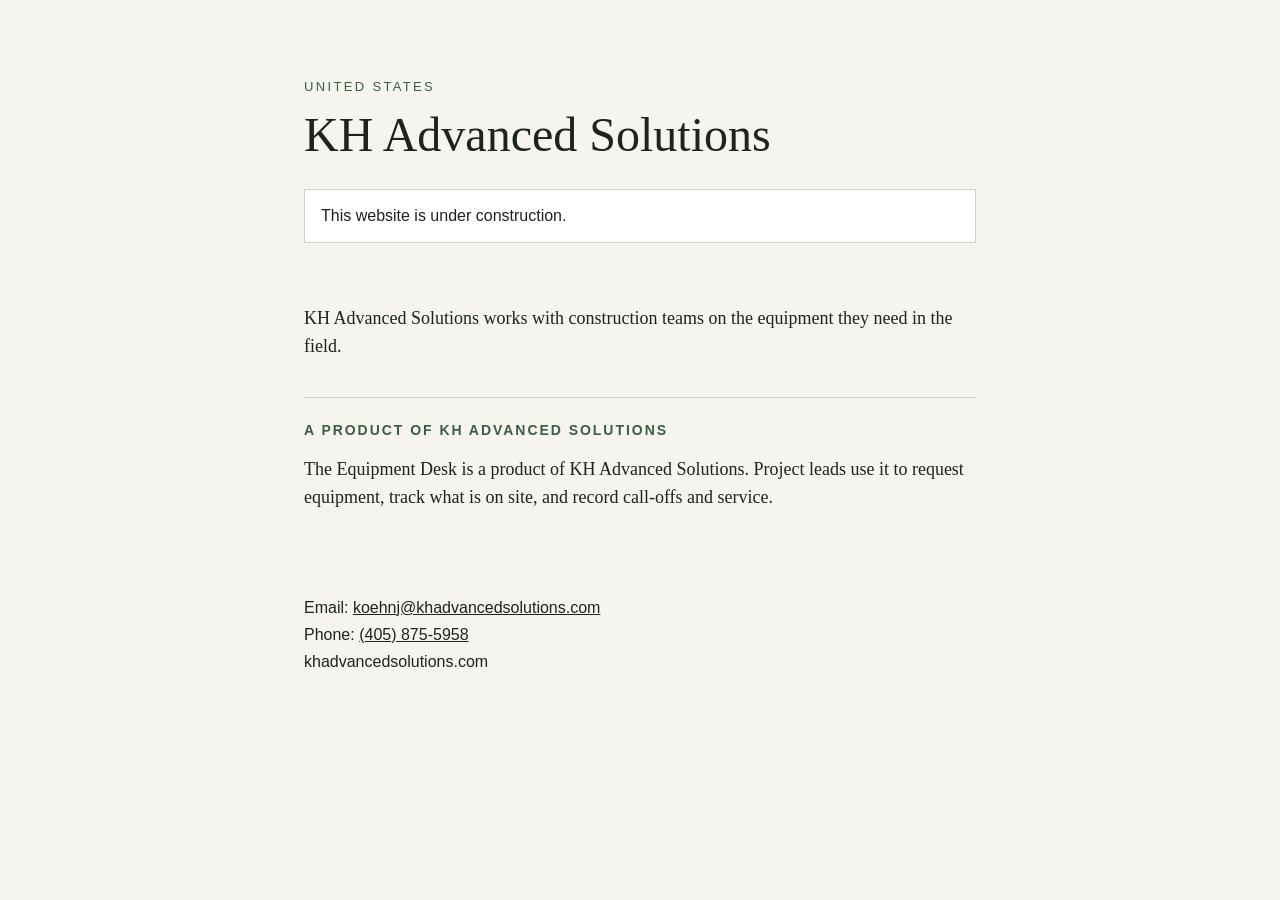
==== index.html @ 2cbbcbab "Note that the company site is under construction" ====
<!doctype html>
<html lang="en">
<head>
  <meta charset="utf-8" />
  <meta name="viewport" content="width=device-width, initial-scale=1" />
  <title>KH Advanced Solutions</title>
  <meta name="description" content="KH Advanced Solutions. This site is under construction. The Equipment Desk is a product of KH Advanced Solutions." />
  <style>
    :root { color-scheme: light; }
    * { box-sizing: border-box; }
    body {
      margin: 0;
      font-family: Georgia, "Times New Roman", serif;
      color: #1c241c;
      background: #f6f4ef;
    }
    header, main, footer { max-width: 720px; margin: 0 auto; padding: 0 24px; }
    header { padding-top: 64px; }
    .mark {
      letter-spacing: 0.18em;
      text-transform: uppercase;
      font-family: "Gill Sans", "Trebuchet MS", sans-serif;
      font-size: 13px;
      color: #3d5c45;
    }
    h1 {
      font-size: 48px;
      line-height: 1.05;
      font-weight: 500;
      margin: 12px 0 0;
    }
    .notice {
      margin-top: 28px;
      padding: 14px 16px;
      border: 1px solid #d9d3c7;
      background: #fff;
      font-family: "Gill Sans", "Trebuchet MS", sans-serif;
      font-size: 16px;
    }
    main { padding: 28px 24px 64px; }
    p { font-size: 18px; line-height: 1.55; }
    .product {
      margin-top: 36px;
      padding-top: 24px;
      border-top: 1px solid #d9d3c7;
    }
    h2 {
      font-family: "Gill Sans", "Trebuchet MS", sans-serif;
      font-size: 14px;
      letter-spacing: 0.14em;
      text-transform: uppercase;
      font-weight: 600;
      margin: 0 0 8px;
      color: #3d5c45;
    }
    footer {
      padding-bottom: 48px;
      font-family: "Gill Sans", "Trebuchet MS", sans-serif;
      font-size: 16px;
      line-height: 1.7;
    }
    a { color: inherit; }
  </style>
</head>
<body>
  <header>
    <p class="mark">United States</p>
    <h1>KH Advanced Solutions</h1>
    <p class="notice">This website is under construction.</p>
  </header>
  <main>
    <p>
      KH Advanced Solutions works with construction teams on the equipment they need in the field.
    </p>
    <section class="product">
      <h2>A product of KH Advanced Solutions</h2>
      <p>
        The Equipment Desk is a product of KH Advanced Solutions. Project leads use it to request equipment,
        track what is on site, and record call-offs and service.
      </p>
    </section>
  </main>
  <footer>
    <div>Email: <a href="mailto:koehnj@khadvancedsolutions.com">koehnj@khadvancedsolutions.com</a></div>
    <div>Phone: <a href="tel:+14058755958">(405) 875-5958</a></div>
    <div>khadvancedsolutions.com</div>
  </footer>
</body>
</html>
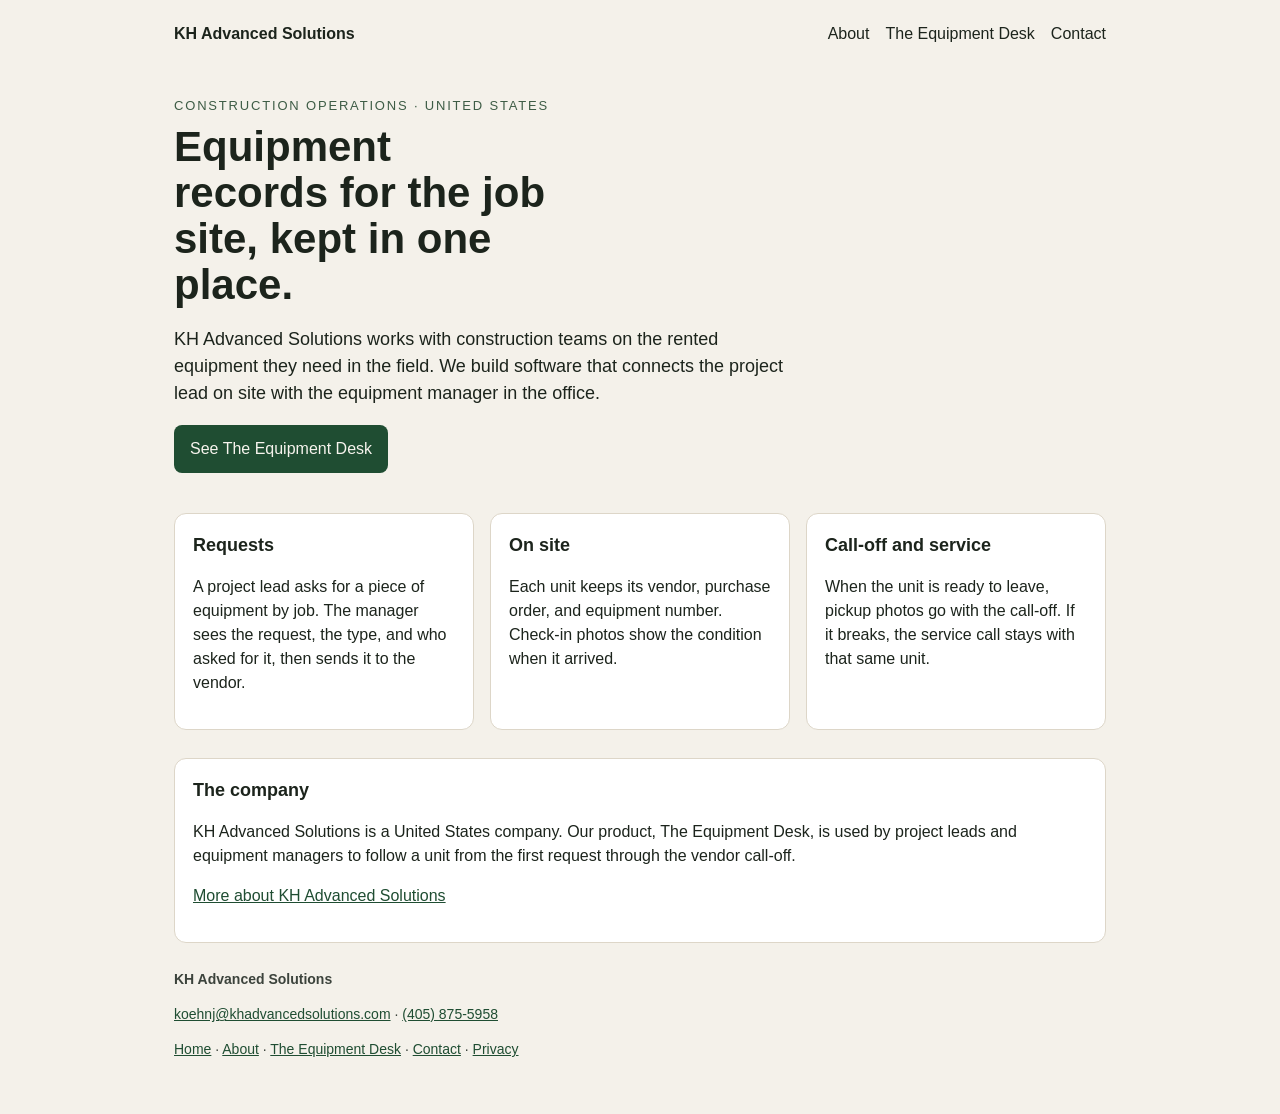
==== commit 8789e8cd: "Replace the under-construction page with a full company site for Apple enrollment." ====
--- a/index.html
+++ b/index.html
@@ -4,86 +4,36 @@
   <meta charset="utf-8" />
   <meta name="viewport" content="width=device-width, initial-scale=1" />
   <title>KH Advanced Solutions</title>
-  <meta name="description" content="KH Advanced Solutions. This site is under construction. The Equipment Desk is a product of KH Advanced Solutions." />
-  <style>
-    :root { color-scheme: light; }
-    * { box-sizing: border-box; }
-    body {
-      margin: 0;
-      font-family: Georgia, "Times New Roman", serif;
-      color: #1c241c;
-      background: #f6f4ef;
-    }
-    header, main, footer { max-width: 720px; margin: 0 auto; padding: 0 24px; }
-    header { padding-top: 64px; }
-    .mark {
-      letter-spacing: 0.18em;
-      text-transform: uppercase;
-      font-family: "Gill Sans", "Trebuchet MS", sans-serif;
-      font-size: 13px;
-      color: #3d5c45;
-    }
-    h1 {
-      font-size: 48px;
-      line-height: 1.05;
-      font-weight: 500;
-      margin: 12px 0 0;
-    }
-    .notice {
-      margin-top: 28px;
-      padding: 14px 16px;
-      border: 1px solid #d9d3c7;
-      background: #fff;
-      font-family: "Gill Sans", "Trebuchet MS", sans-serif;
-      font-size: 16px;
-    }
-    main { padding: 28px 24px 64px; }
-    p { font-size: 18px; line-height: 1.55; }
-    .product {
-      margin-top: 36px;
-      padding-top: 24px;
-      border-top: 1px solid #d9d3c7;
-    }
-    h2 {
-      font-family: "Gill Sans", "Trebuchet MS", sans-serif;
-      font-size: 14px;
-      letter-spacing: 0.14em;
-      text-transform: uppercase;
-      font-weight: 600;
-      margin: 0 0 8px;
-      color: #3d5c45;
-    }
-    footer {
-      padding-bottom: 48px;
-      font-family: "Gill Sans", "Trebuchet MS", sans-serif;
-      font-size: 16px;
-      line-height: 1.7;
-    }
-    a { color: inherit; }
-  </style>
+  <meta name="description" content="KH Advanced Solutions builds The Equipment Desk, a tool construction teams use to request equipment, track what is on site, and record call-offs and service." />
+  <link rel="stylesheet" href="/styles.css" />
 </head>
 <body>
-  <header>
-    <p class="mark">United States</p>
-    <h1>KH Advanced Solutions</h1>
-    <p class="notice">This website is under construction.</p>
+  <header class="top">
+    <a class="brand" href="/">KH Advanced Solutions</a>
+    <nav>
+      <a href="/about">About</a>
+      <a href="/equipment-desk">The Equipment Desk</a>
+      <a href="/contact">Contact</a>
+    </nav>
   </header>
   <main>
-    <p>
-      KH Advanced Solutions works with construction teams on the equipment they need in the field.
-    </p>
-    <section class="product">
-      <h2>A product of KH Advanced Solutions</h2>
-      <p>
-        The Equipment Desk is a product of KH Advanced Solutions. Project leads use it to request equipment,
-        track what is on site, and record call-offs and service.
-      </p>
+    <section class="hero">
+      <p class="eyebrow">Construction operations · United States</p>
+      <h1>Equipment records for the job site, kept in one place.</h1>
+      <p class="lede">KH Advanced Solutions works with construction teams on the rented equipment they need in the field. We build software that connects the project lead on site with the equipment manager in the office.</p>
+      <p><a class="button" href="/equipment-desk">See The Equipment Desk</a></p>
     </section>
+    <section class="grid">
+      <article><h2>Requests</h2><p>A project lead asks for a piece of equipment by job. The manager sees the request, the type, and who asked for it, then sends it to the vendor.</p></article>
+      <article><h2>On site</h2><p>Each unit keeps its vendor, purchase order, and equipment number. Check-in photos show the condition when it arrived.</p></article>
+      <article><h2>Call-off and service</h2><p>When the unit is ready to leave, pickup photos go with the call-off. If it breaks, the service call stays with that same unit.</p></article>
+    </section>
+    <section class="panel"><h2>The company</h2><p>KH Advanced Solutions is a United States company. Our product, The Equipment Desk, is used by project leads and equipment managers to follow a unit from the first request through the vendor call-off.</p><p><a href="/about">More about KH Advanced Solutions</a></p></section>
   </main>
   <footer>
-    <div>Email: <a href="mailto:koehnj@khadvancedsolutions.com">koehnj@khadvancedsolutions.com</a></div>
-    <div>Phone: <a href="tel:+14058755958">(405) 875-5958</a></div>
-    <div>khadvancedsolutions.com</div>
+    <p><strong>KH Advanced Solutions</strong></p>
+    <p><a href="mailto:koehnj@khadvancedsolutions.com">koehnj@khadvancedsolutions.com</a> · <a href="tel:+14058755958">(405) 875-5958</a></p>
+    <p><a href="/">Home</a> · <a href="/about">About</a> · <a href="/equipment-desk">The Equipment Desk</a> · <a href="/contact">Contact</a> · <a href="/privacy">Privacy</a></p>
   </footer>
 </body>
 </html>
--- a/styles.css
+++ b/styles.css
@@ -0,0 +1,22 @@
+:root { color-scheme: light; }
+* { box-sizing: border-box; }
+body { margin: 0; font-family: "Segoe UI", "Gill Sans", "Trebuchet MS", sans-serif; color: #1c241c; background: #f4f1ea; line-height: 1.5; }
+a { color: #1f4d32; }
+.top, main, footer { max-width: 980px; margin: 0 auto; padding-left: 24px; padding-right: 24px; }
+.top { display: flex; justify-content: space-between; align-items: center; gap: 16px; padding-top: 22px; padding-bottom: 22px; }
+.brand { color: #1c241c; font-weight: 700; text-decoration: none; }
+nav { display: flex; flex-wrap: wrap; gap: 16px; }
+nav a { color: #1c241c; text-decoration: none; }
+nav a[aria-current="page"] { text-decoration: underline; }
+.hero { padding: 28px 0 12px; }
+.eyebrow { margin: 0 0 8px; color: #3d5c45; font-size: 13px; letter-spacing: 0.14em; text-transform: uppercase; }
+h1 { font-size: 42px; line-height: 1.1; font-weight: 650; margin: 0; max-width: 16ch; }
+.lede { font-size: 18px; max-width: 62ch; }
+.button { display: inline-block; background: #1f4d32; color: #f7f4ee; text-decoration: none; padding: 12px 16px; border-radius: 8px; }
+.grid { display: grid; grid-template-columns: repeat(3, 1fr); gap: 16px; padding: 12px 0 28px; }
+article, .panel { background: #fff; border: 1px solid #ddd6c8; border-radius: 12px; padding: 18px; }
+h2 { margin: 0 0 8px; font-size: 18px; }
+.prose { max-width: 68ch; padding-bottom: 24px; }
+.prose h2 { margin-top: 28px; }
+footer { padding-top: 12px; padding-bottom: 40px; color: #3c433c; font-size: 14px; }
+@media (max-width: 800px) { h1 { font-size: 34px; } .grid { grid-template-columns: 1fr; } .top { align-items: flex-start; flex-direction: column; } }
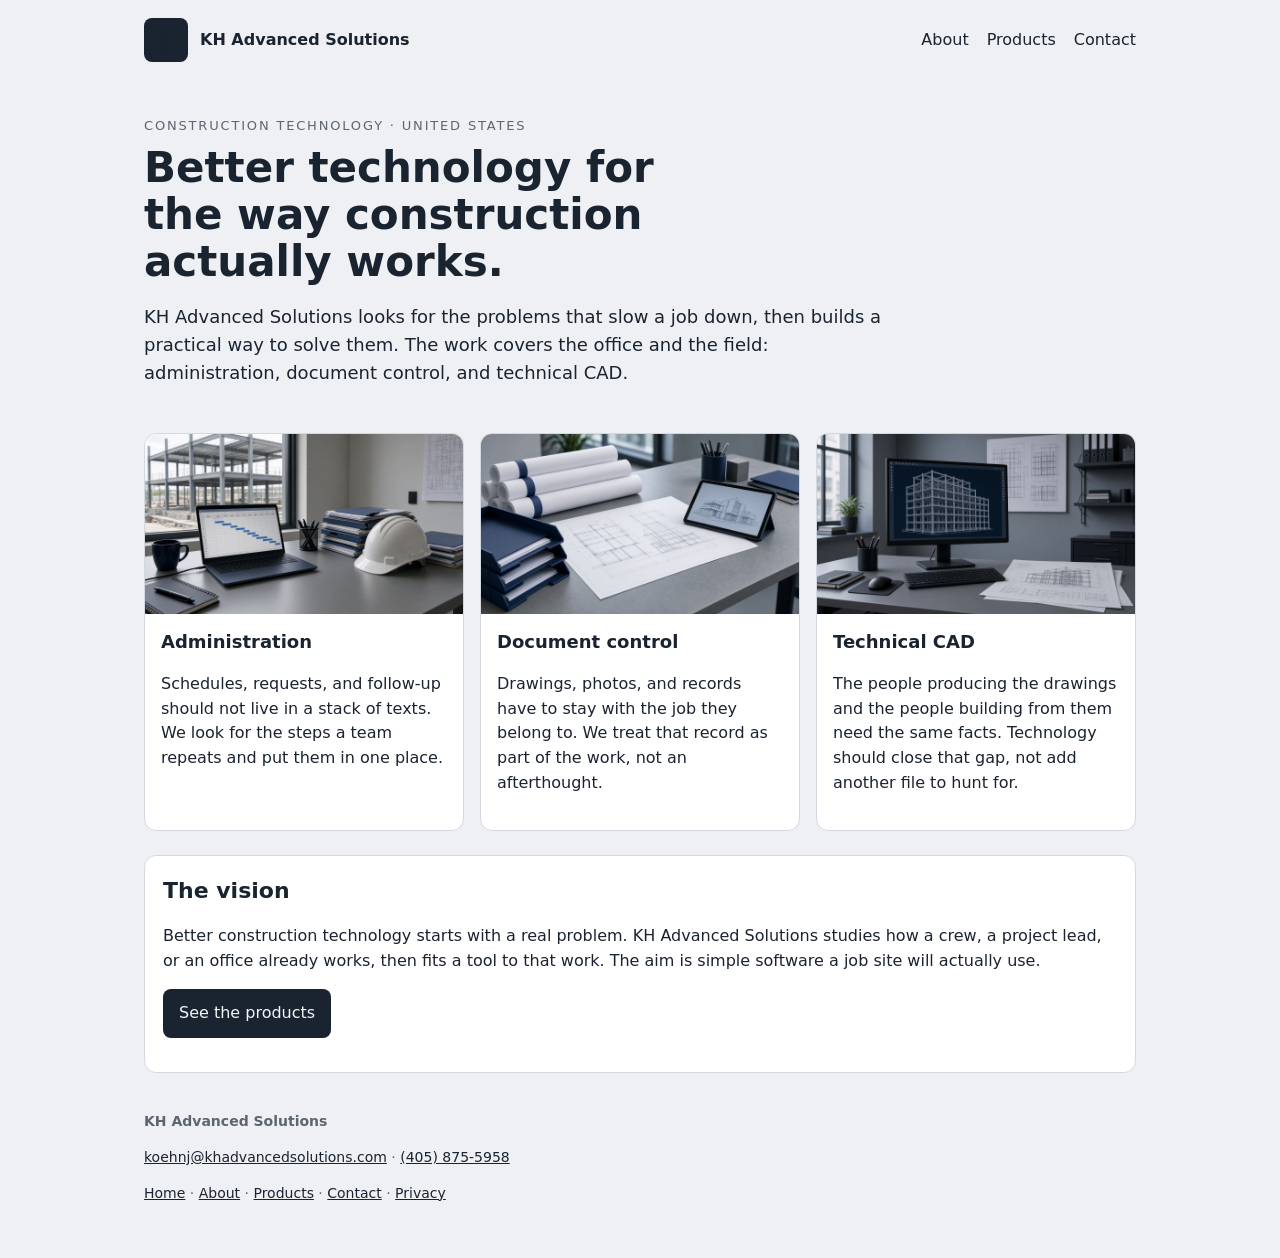
==== commit 8d50430a: "Match the Equipment Desk look and focus the home page on the company." ====
--- a/index.html
+++ b/index.html
@@ -4,36 +4,63 @@
   <meta charset="utf-8" />
   <meta name="viewport" content="width=device-width, initial-scale=1" />
   <title>KH Advanced Solutions</title>
-  <meta name="description" content="KH Advanced Solutions builds The Equipment Desk, a tool construction teams use to request equipment, track what is on site, and record call-offs and service." />
+  <meta name="description" content="KH Advanced Solutions finds problems in construction and builds technology for administration, document control, and technical work." />
   <link rel="stylesheet" href="/styles.css" />
 </head>
 <body>
   <header class="top">
-    <a class="brand" href="/">KH Advanced Solutions</a>
+    <a class="brand" href="/"><img src="/images/kh-mark.png" alt="" /> KH Advanced Solutions</a>
     <nav>
       <a href="/about">About</a>
-      <a href="/equipment-desk">The Equipment Desk</a>
+      <a href="/products">Products</a>
       <a href="/contact">Contact</a>
     </nav>
   </header>
   <main>
     <section class="hero">
-      <p class="eyebrow">Construction operations · United States</p>
-      <h1>Equipment records for the job site, kept in one place.</h1>
-      <p class="lede">KH Advanced Solutions works with construction teams on the rented equipment they need in the field. We build software that connects the project lead on site with the equipment manager in the office.</p>
-      <p><a class="button" href="/equipment-desk">See The Equipment Desk</a></p>
+      <p class="eyebrow">Construction technology · United States</p>
+      <h1>Better technology for the way construction actually works.</h1>
+      <p class="lede">
+        KH Advanced Solutions looks for the problems that slow a job down, then builds a practical way to solve them.
+        The work covers the office and the field: administration, document control, and technical CAD.
+      </p>
     </section>
-    <section class="grid">
-      <article><h2>Requests</h2><p>A project lead asks for a piece of equipment by job. The manager sees the request, the type, and who asked for it, then sends it to the vendor.</p></article>
-      <article><h2>On site</h2><p>Each unit keeps its vendor, purchase order, and equipment number. Check-in photos show the condition when it arrived.</p></article>
-      <article><h2>Call-off and service</h2><p>When the unit is ready to leave, pickup photos go with the call-off. If it breaks, the service call stays with that same unit.</p></article>
+    <section class="shots">
+      <article class="shot">
+        <img src="/images/admin.jpg" alt="A field office desk with a laptop, project folders, and a view of steel framing." />
+        <div>
+          <h2>Administration</h2>
+          <p>Schedules, requests, and follow-up should not live in a stack of texts. We look for the steps a team repeats and put them in one place.</p>
+        </div>
+      </article>
+      <article class="shot">
+        <img src="/images/documents.jpg" alt="Rolled drawings, a tablet, and document trays on a work table." />
+        <div>
+          <h2>Document control</h2>
+          <p>Drawings, photos, and records have to stay with the job they belong to. We treat that record as part of the work, not an afterthought.</p>
+        </div>
+      </article>
+      <article class="shot">
+        <img src="/images/cad.jpg" alt="A CAD monitor showing a building structure next to a printed drawing." />
+        <div>
+          <h2>Technical CAD</h2>
+          <p>The people producing the drawings and the people building from them need the same facts. Technology should close that gap, not add another file to hunt for.</p>
+        </div>
+      </article>
     </section>
-    <section class="panel"><h2>The company</h2><p>KH Advanced Solutions is a United States company. Our product, The Equipment Desk, is used by project leads and equipment managers to follow a unit from the first request through the vendor call-off.</p><p><a href="/about">More about KH Advanced Solutions</a></p></section>
+    <section class="panel">
+      <h2>The vision</h2>
+      <p>
+        Better construction technology starts with a real problem. KH Advanced Solutions studies how a crew, a project lead,
+        or an office already works, then fits a tool to that work. The aim is simple software a job site will actually use.
+      </p>
+      <p><a class="button" href="/products">See the products</a></p>
+    </section>
   </main>
   <footer>
     <p><strong>KH Advanced Solutions</strong></p>
     <p><a href="mailto:koehnj@khadvancedsolutions.com">koehnj@khadvancedsolutions.com</a> · <a href="tel:+14058755958">(405) 875-5958</a></p>
-    <p><a href="/">Home</a> · <a href="/about">About</a> · <a href="/equipment-desk">The Equipment Desk</a> · <a href="/contact">Contact</a> · <a href="/privacy">Privacy</a></p>
+    <p><a href="/">Home</a> · <a href="/about">About</a> · <a href="/products">Products</a> · <a href="/contact">Contact</a> · <a href="/privacy">Privacy</a></p>
   </footer>
 </body>
 </html>
--- a/styles.css
+++ b/styles.css
@@ -1,22 +1,62 @@
 :root { color-scheme: light; }
 * { box-sizing: border-box; }
-body { margin: 0; font-family: "Segoe UI", "Gill Sans", "Trebuchet MS", sans-serif; color: #1c241c; background: #f4f1ea; line-height: 1.5; }
-a { color: #1f4d32; }
-.top, main, footer { max-width: 980px; margin: 0 auto; padding-left: 24px; padding-right: 24px; }
-.top { display: flex; justify-content: space-between; align-items: center; gap: 16px; padding-top: 22px; padding-bottom: 22px; }
-.brand { color: #1c241c; font-weight: 700; text-decoration: none; }
-nav { display: flex; flex-wrap: wrap; gap: 16px; }
-nav a { color: #1c241c; text-decoration: none; }
+body {
+  margin: 0;
+  font-family: "Segoe UI", ui-sans-serif, system-ui, sans-serif;
+  color: #1a2330;
+  background: #eef0f3;
+  line-height: 1.55;
+}
+a { color: #1a2330; }
+img { max-width: 100%; display: block; }
+.top, main, footer { max-width: 1040px; margin: 0 auto; padding-left: 24px; padding-right: 24px; }
+.top {
+  display: flex;
+  justify-content: space-between;
+  align-items: center;
+  gap: 16px;
+  padding-top: 18px;
+  padding-bottom: 18px;
+}
+.brand { display: flex; align-items: center; gap: 12px; color: #1a2330; font-weight: 700; text-decoration: none; }
+.brand img { width: 44px; height: 44px; object-fit: contain; background: #1a2330; border-radius: 8px; }
+nav { display: flex; flex-wrap: wrap; gap: 18px; }
+nav a { color: #1a2330; text-decoration: none; }
 nav a[aria-current="page"] { text-decoration: underline; }
-.hero { padding: 28px 0 12px; }
-.eyebrow { margin: 0 0 8px; color: #3d5c45; font-size: 13px; letter-spacing: 0.14em; text-transform: uppercase; }
-h1 { font-size: 42px; line-height: 1.1; font-weight: 650; margin: 0; max-width: 16ch; }
-.lede { font-size: 18px; max-width: 62ch; }
-.button { display: inline-block; background: #1f4d32; color: #f7f4ee; text-decoration: none; padding: 12px 16px; border-radius: 8px; }
-.grid { display: grid; grid-template-columns: repeat(3, 1fr); gap: 16px; padding: 12px 0 28px; }
-article, .panel { background: #fff; border: 1px solid #ddd6c8; border-radius: 12px; padding: 18px; }
-h2 { margin: 0 0 8px; font-size: 18px; }
-.prose { max-width: 68ch; padding-bottom: 24px; }
+.hero { padding: 36px 0 8px; }
+.eyebrow { margin: 0 0 8px; color: #5c6570; font-size: 13px; letter-spacing: 0.14em; text-transform: uppercase; }
+h1 { font-size: 42px; line-height: 1.12; font-weight: 650; margin: 0; max-width: 18ch; }
+.lede { font-size: 18px; max-width: 66ch; color: #1a2330; }
+.button {
+  display: inline-block;
+  background: #1a2330;
+  color: #f3f5f7;
+  text-decoration: none;
+  padding: 12px 16px;
+  border-radius: 8px;
+}
+.shots { display: grid; grid-template-columns: repeat(3, 1fr); gap: 16px; padding: 20px 0 8px; }
+.shot { background: #fff; border: 1px solid #d4d9e0; border-radius: 12px; overflow: hidden; }
+.shot img { width: 100%; height: 180px; object-fit: cover; }
+.shot div { padding: 14px 16px 18px; }
+.shot h2 { margin: 0 0 6px; font-size: 18px; }
+.shot p, .panel p, .prose p { color: #1a2330; }
+.muted { color: #5c6570; }
+.panel, .product {
+  background: #fff;
+  border: 1px solid #d4d9e0;
+  border-radius: 12px;
+  padding: 18px;
+  margin: 16px 0;
+}
+.product { display: grid; grid-template-columns: 280px 1fr; gap: 18px; align-items: center; }
+.product img { width: 100%; height: 180px; object-fit: cover; border-radius: 8px; }
+h2 { margin: 0 0 8px; font-size: 22px; }
+.prose { max-width: 70ch; padding-bottom: 24px; }
 .prose h2 { margin-top: 28px; }
-footer { padding-top: 12px; padding-bottom: 40px; color: #3c433c; font-size: 14px; }
-@media (max-width: 800px) { h1 { font-size: 34px; } .grid { grid-template-columns: 1fr; } .top { align-items: flex-start; flex-direction: column; } }
+footer { padding-top: 8px; padding-bottom: 40px; color: #5c6570; font-size: 14px; }
+@media (max-width: 800px) {
+  h1 { font-size: 32px; }
+  .shots, .product { grid-template-columns: 1fr; }
+  .top { align-items: flex-start; flex-direction: column; }
+}
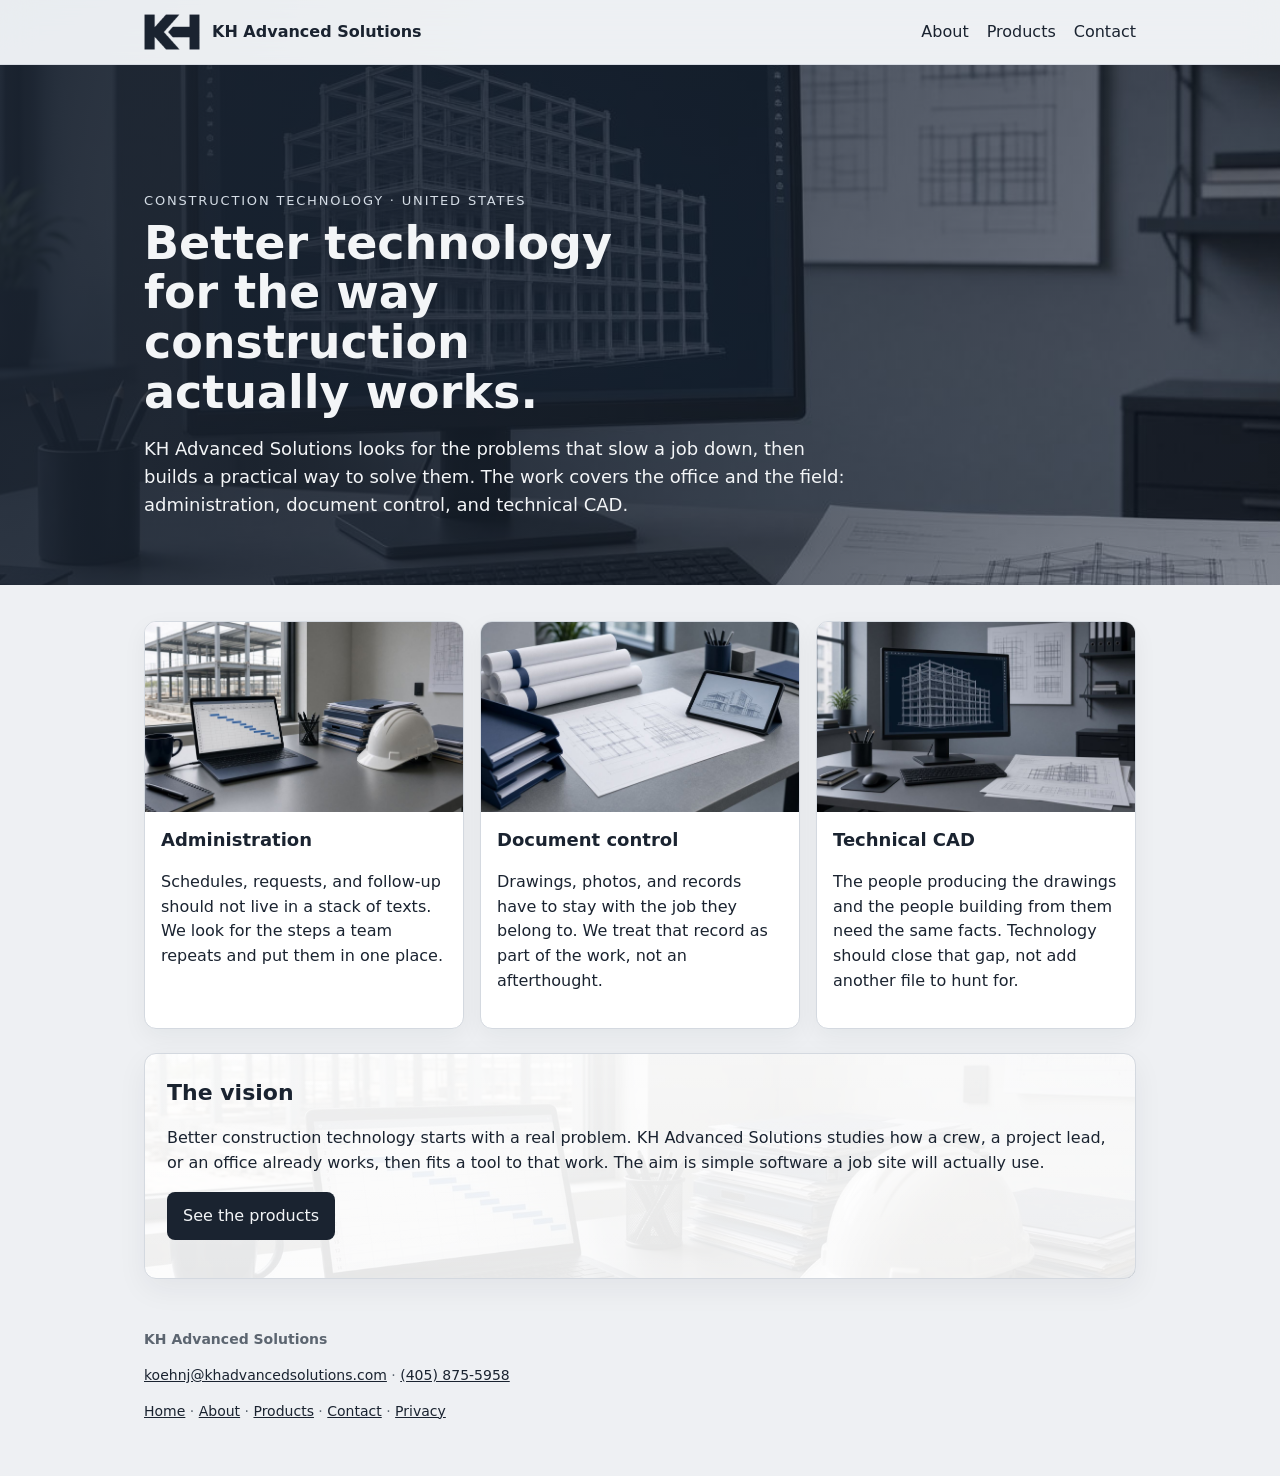
==== commit e23fbc91: "Add photo banners, a glass header, and hover motion." ====
--- a/index.html
+++ b/index.html
@@ -8,56 +8,63 @@
   <link rel="stylesheet" href="/styles.css" />
 </head>
 <body>
-  <header class="top">
-    <a class="brand" href="/"><img src="/images/kh-mark.png" alt="" /> KH Advanced Solutions</a>
-    <nav>
-      <a href="/about">About</a>
-      <a href="/products">Products</a>
-      <a href="/contact">Contact</a>
-    </nav>
+  <header class="bar">
+    <div class="top">
+      <a class="brand" href="/"><img src="/images/kh-mark.png" alt="" /> KH Advanced Solutions</a>
+      <nav>
+        <a href="/about">About</a>
+        <a href="/products">Products</a>
+        <a href="/contact">Contact</a>
+      </nav>
+    </div>
   </header>
   <main>
-    <section class="hero">
-      <p class="eyebrow">Construction technology · United States</p>
-      <h1>Better technology for the way construction actually works.</h1>
-      <p class="lede">
-        KH Advanced Solutions looks for the problems that slow a job down, then builds a practical way to solve them.
-        The work covers the office and the field: administration, document control, and technical CAD.
-      </p>
+    <section class="hero hero-home">
+      <div class="hero-bg"></div>
+      <div class="hero-copy">
+        <p class="eyebrow">Construction technology · United States</p>
+        <h1>Better technology for the way construction actually works.</h1>
+        <p class="lede">
+          KH Advanced Solutions looks for the problems that slow a job down, then builds a practical way to solve them.
+          The work covers the office and the field: administration, document control, and technical CAD.
+        </p>
+      </div>
     </section>
-    <section class="shots">
-      <article class="shot">
-        <img src="/images/admin.jpg" alt="A field office desk with a laptop, project folders, and a view of steel framing." />
-        <div>
-          <h2>Administration</h2>
-          <p>Schedules, requests, and follow-up should not live in a stack of texts. We look for the steps a team repeats and put them in one place.</p>
-        </div>
-      </article>
-      <article class="shot">
-        <img src="/images/documents.jpg" alt="Rolled drawings, a tablet, and document trays on a work table." />
-        <div>
-          <h2>Document control</h2>
-          <p>Drawings, photos, and records have to stay with the job they belong to. We treat that record as part of the work, not an afterthought.</p>
-        </div>
-      </article>
-      <article class="shot">
-        <img src="/images/cad.jpg" alt="A CAD monitor showing a building structure next to a printed drawing." />
-        <div>
-          <h2>Technical CAD</h2>
-          <p>The people producing the drawings and the people building from them need the same facts. Technology should close that gap, not add another file to hunt for.</p>
-        </div>
-      </article>
-    </section>
-    <section class="panel">
-      <h2>The vision</h2>
-      <p>
-        Better construction technology starts with a real problem. KH Advanced Solutions studies how a crew, a project lead,
-        or an office already works, then fits a tool to that work. The aim is simple software a job site will actually use.
-      </p>
-      <p><a class="button" href="/products">See the products</a></p>
-    </section>
+    <div class="wrap">
+      <section class="shots">
+        <article class="shot">
+          <img src="/images/admin.jpg" alt="A field office desk with a laptop, project folders, and a view of steel framing." />
+          <div>
+            <h2>Administration</h2>
+            <p>Schedules, requests, and follow-up should not live in a stack of texts. We look for the steps a team repeats and put them in one place.</p>
+          </div>
+        </article>
+        <article class="shot">
+          <img src="/images/documents.jpg" alt="Rolled drawings, a tablet, and document trays on a work table." />
+          <div>
+            <h2>Document control</h2>
+            <p>Drawings, photos, and records have to stay with the job they belong to. We treat that record as part of the work, not an afterthought.</p>
+          </div>
+        </article>
+        <article class="shot">
+          <img src="/images/cad.jpg" alt="A CAD monitor showing a building structure next to a printed drawing." />
+          <div>
+            <h2>Technical CAD</h2>
+            <p>The people producing the drawings and the people building from them need the same facts. Technology should close that gap, not add another file to hunt for.</p>
+          </div>
+        </article>
+      </section>
+      <section class="panel vision">
+        <h2>The vision</h2>
+        <p>
+          Better construction technology starts with a real problem. KH Advanced Solutions studies how a crew, a project lead,
+          or an office already works, then fits a tool to that work. The aim is simple software a job site will actually use.
+        </p>
+        <p><a class="button" href="/products">See the products</a></p>
+      </section>
+    </div>
   </main>
-  <footer>
+  <footer class="wrap">
     <p><strong>KH Advanced Solutions</strong></p>
     <p><a href="mailto:koehnj@khadvancedsolutions.com">koehnj@khadvancedsolutions.com</a> · <a href="tel:+14058755958">(405) 875-5958</a></p>
     <p><a href="/">Home</a> · <a href="/about">About</a> · <a href="/products">Products</a> · <a href="/contact">Contact</a> · <a href="/privacy">Privacy</a></p>
--- a/styles.css
+++ b/styles.css
@@ -4,29 +4,84 @@
   margin: 0;
   font-family: "Segoe UI", ui-sans-serif, system-ui, sans-serif;
   color: #1a2330;
-  background: #eef0f3;
+  background:
+    radial-gradient(900px 420px at 0% 0%, rgba(29, 78, 137, 0.1), transparent 55%),
+    radial-gradient(700px 380px at 100% 20%, rgba(26, 35, 48, 0.06), transparent 50%),
+    #eef0f3;
   line-height: 1.55;
 }
 a { color: #1a2330; }
 img { max-width: 100%; display: block; }
-.top, main, footer { max-width: 1040px; margin: 0 auto; padding-left: 24px; padding-right: 24px; }
+.bar {
+  position: sticky;
+  top: 0;
+  z-index: 20;
+  background: rgba(238, 240, 243, 0.78);
+  backdrop-filter: blur(16px);
+  border-bottom: 1px solid rgba(212, 217, 224, 0.9);
+}
+.top, .wrap, footer {
+  max-width: 1040px;
+  margin: 0 auto;
+  padding-left: 24px;
+  padding-right: 24px;
+}
 .top {
   display: flex;
   justify-content: space-between;
   align-items: center;
   gap: 16px;
-  padding-top: 18px;
-  padding-bottom: 18px;
+  padding-top: 14px;
+  padding-bottom: 14px;
 }
 .brand { display: flex; align-items: center; gap: 12px; color: #1a2330; font-weight: 700; text-decoration: none; }
-.brand img { width: 44px; height: 44px; object-fit: contain; background: #1a2330; border-radius: 8px; }
+.brand img { width: 56px; height: 36px; object-fit: contain; }
 nav { display: flex; flex-wrap: wrap; gap: 18px; }
 nav a { color: #1a2330; text-decoration: none; }
 nav a[aria-current="page"] { text-decoration: underline; }
-.hero { padding: 36px 0 8px; }
+.hero {
+  position: relative;
+  min-height: 520px;
+  display: flex;
+  align-items: flex-end;
+  overflow: hidden;
+  color: #f3f5f7;
+  margin-bottom: 28px;
+}
+.hero-short { min-height: 340px; }
+.hero-bg {
+  position: absolute;
+  inset: -10%;
+  background-position: center;
+  background-size: cover;
+  transform: scale(1.06);
+  animation: drift 24s ease-in-out infinite alternate;
+}
+.hero-home .hero-bg { background-image: url("/images/cad.jpg"); }
+.hero-about .hero-bg { background-image: url("/images/documents.jpg"); }
+.hero-products .hero-bg { background-image: url("/images/tools.jpg"); }
+.hero-contact .hero-bg { background-image: url("/images/admin.jpg"); }
+.hero-privacy .hero-bg { background-image: url("/images/cad.jpg"); }
+.hero::after {
+  content: "";
+  position: absolute;
+  inset: 0;
+  background:
+    linear-gradient(105deg, rgba(26, 35, 48, 0.92) 0%, rgba(26, 35, 48, 0.72) 46%, rgba(26, 35, 48, 0.35) 100%);
+}
+.hero-copy {
+  position: relative;
+  z-index: 1;
+  max-width: 1040px;
+  margin: 0 auto;
+  padding: 72px 24px 48px;
+  width: 100%;
+}
 .eyebrow { margin: 0 0 8px; color: #5c6570; font-size: 13px; letter-spacing: 0.14em; text-transform: uppercase; }
-h1 { font-size: 42px; line-height: 1.12; font-weight: 650; margin: 0; max-width: 18ch; }
-.lede { font-size: 18px; max-width: 66ch; color: #1a2330; }
+.hero .eyebrow { color: #d5dde6; }
+h1 { font-size: 46px; line-height: 1.08; font-weight: 650; margin: 0; max-width: 16ch; }
+.hero h1, .hero .lede { color: #f3f5f7; }
+.lede { font-size: 18px; max-width: 62ch; }
 .button {
   display: inline-block;
   background: #1a2330;
@@ -34,29 +89,63 @@
   text-decoration: none;
   padding: 12px 16px;
   border-radius: 8px;
+  transition: transform 0.2s ease, box-shadow 0.2s ease;
 }
-.shots { display: grid; grid-template-columns: repeat(3, 1fr); gap: 16px; padding: 20px 0 8px; }
-.shot { background: #fff; border: 1px solid #d4d9e0; border-radius: 12px; overflow: hidden; }
-.shot img { width: 100%; height: 180px; object-fit: cover; }
+.button:hover { transform: translateY(-2px); box-shadow: 0 10px 24px rgba(26, 35, 48, 0.18); }
+.shots { display: grid; grid-template-columns: repeat(3, 1fr); gap: 16px; padding: 8px 0 8px; }
+.shot {
+  background: #fff;
+  border: 1px solid #d4d9e0;
+  border-radius: 12px;
+  overflow: hidden;
+  box-shadow: 0 8px 24px rgba(26, 35, 48, 0.05);
+  transition: transform 0.35s ease, box-shadow 0.35s ease;
+}
+.shot:hover { transform: translateY(-6px); box-shadow: 0 18px 40px rgba(26, 35, 48, 0.14); }
+.shot img { width: 100%; height: 190px; object-fit: cover; transition: transform 0.6s ease; }
+.shot:hover img { transform: scale(1.07); }
 .shot div { padding: 14px 16px 18px; }
 .shot h2 { margin: 0 0 6px; font-size: 18px; }
-.shot p, .panel p, .prose p { color: #1a2330; }
 .muted { color: #5c6570; }
 .panel, .product {
   background: #fff;
   border: 1px solid #d4d9e0;
   border-radius: 12px;
-  padding: 18px;
-  margin: 16px 0;
+  padding: 22px;
+  margin: 16px 0 28px;
+  box-shadow: 0 10px 30px rgba(26, 35, 48, 0.06);
 }
-.product { display: grid; grid-template-columns: 280px 1fr; gap: 18px; align-items: center; }
-.product img { width: 100%; height: 180px; object-fit: cover; border-radius: 8px; }
+.vision {
+  background:
+    linear-gradient(180deg, rgba(255, 255, 255, 0.94), rgba(255, 255, 255, 0.9)),
+    url("/images/admin.jpg") center/cover;
+}
+.product {
+  display: grid;
+  grid-template-columns: 280px 1fr;
+  gap: 18px;
+  align-items: center;
+  transition: transform 0.3s ease, box-shadow 0.3s ease;
+}
+.product:hover { transform: translateY(-4px); box-shadow: 0 16px 36px rgba(26, 35, 48, 0.12); }
+.product img { width: 100%; height: 190px; object-fit: cover; border-radius: 8px; }
+.product ul { margin: 8px 0 0; padding-left: 18px; }
+.product li { margin: 4px 0; }
 h2 { margin: 0 0 8px; font-size: 22px; }
 .prose { max-width: 70ch; padding-bottom: 24px; }
 .prose h2 { margin-top: 28px; }
 footer { padding-top: 8px; padding-bottom: 40px; color: #5c6570; font-size: 14px; }
+@keyframes drift {
+  from { transform: scale(1.05) translate3d(0, 0, 0); }
+  to { transform: scale(1.14) translate3d(-2%, -1%, 0); }
+}
 @media (max-width: 800px) {
   h1 { font-size: 32px; }
+  .hero, .hero-short { min-height: 420px; }
   .shots, .product { grid-template-columns: 1fr; }
   .top { align-items: flex-start; flex-direction: column; }
 }
+@media (prefers-reduced-motion: reduce) {
+  .hero-bg { animation: none; }
+  .shot, .shot img, .product, .button { transition: none; }
+}
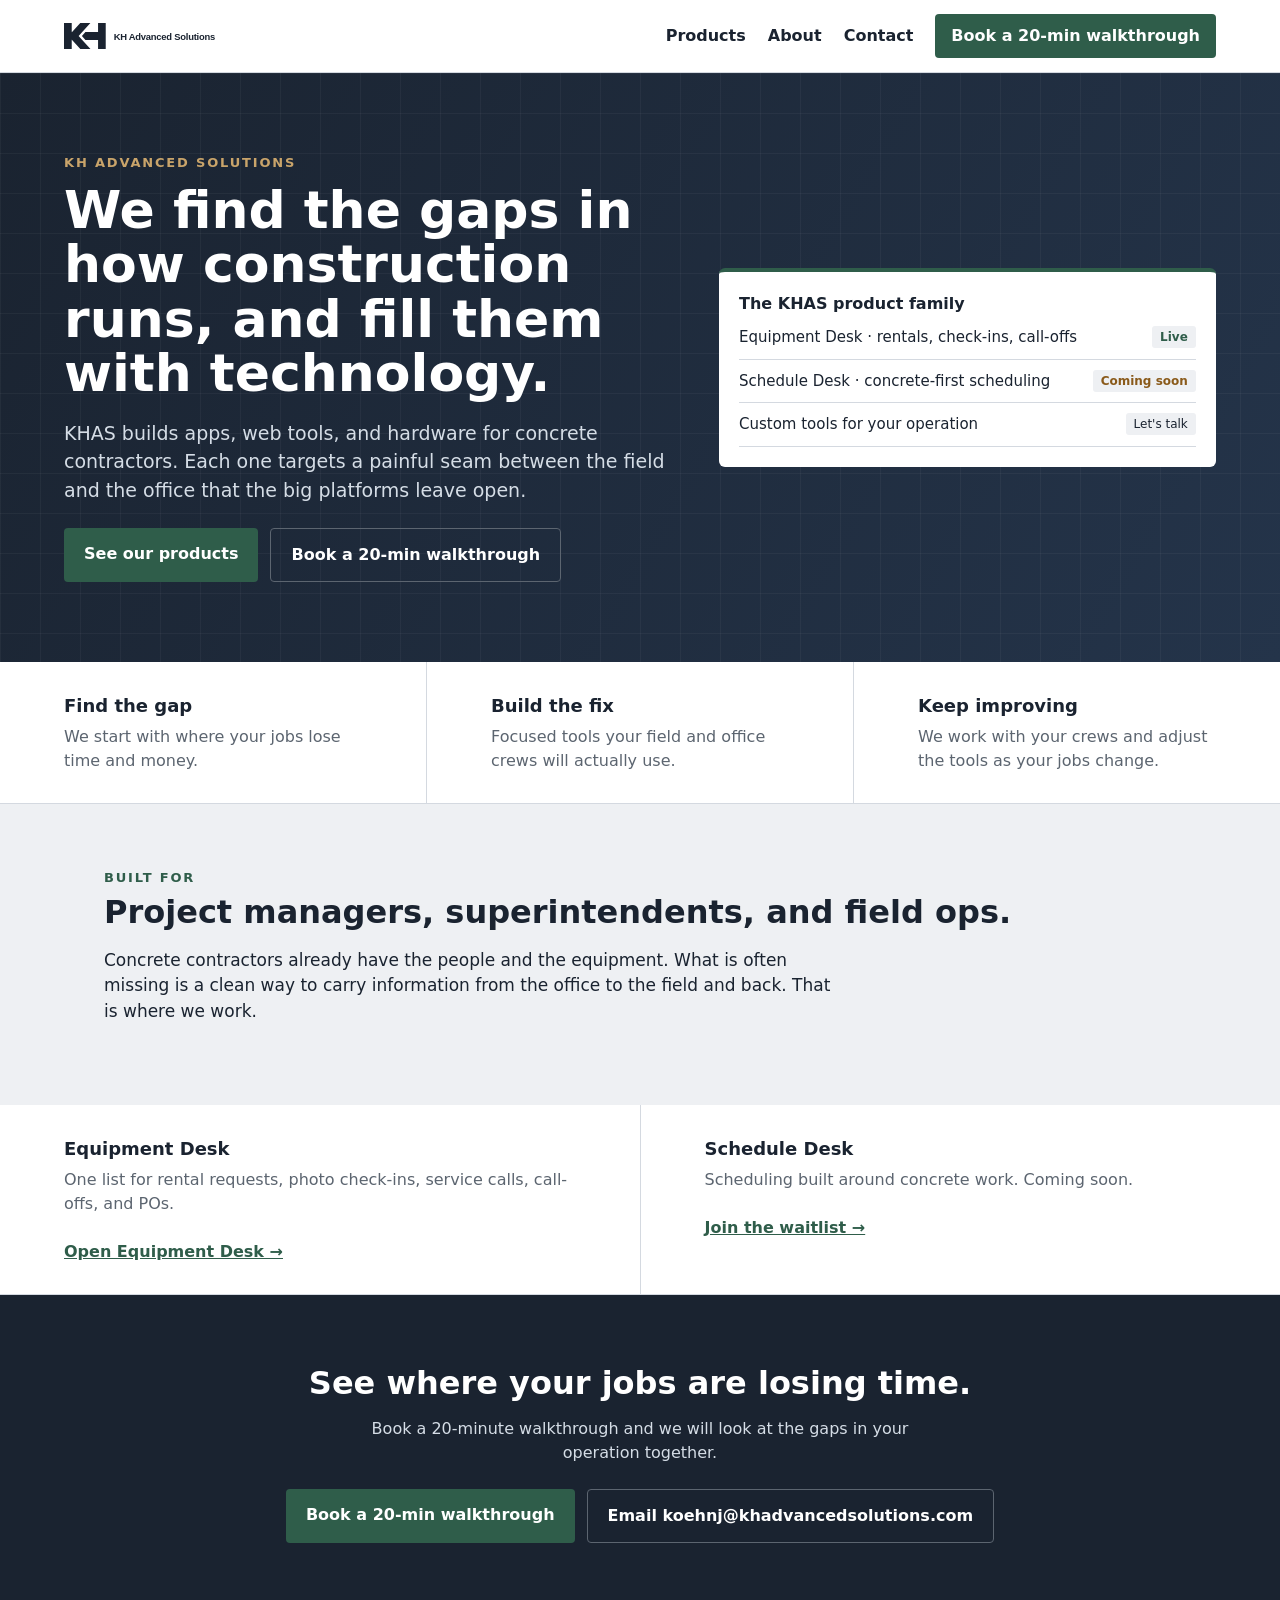
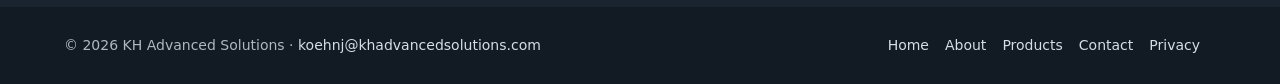
==== commit 7e293e0f: "Redesign: Home, About, Products, Contact pages" ====
--- a/index.html
+++ b/index.html
@@ -1,73 +1,21 @@
-<!doctype html>
-<html lang="en">
-<head>
-  <meta charset="utf-8" />
-  <meta name="viewport" content="width=device-width, initial-scale=1" />
-  <title>KH Advanced Solutions</title>
-  <meta name="description" content="KH Advanced Solutions finds problems in construction and builds technology for administration, document control, and technical work." />
-  <link rel="stylesheet" href="/styles.css" />
-</head>
-<body>
-  <header class="bar">
-    <div class="top">
-      <a class="brand" href="/"><img src="/images/kh-mark.png" alt="" /> KH Advanced Solutions</a>
-      <nav>
-        <a href="/about">About</a>
-        <a href="/products">Products</a>
-        <a href="/contact">Contact</a>
-      </nav>
-    </div>
-  </header>
-  <main>
-    <section class="hero hero-home">
-      <div class="hero-bg"></div>
-      <div class="hero-copy">
-        <p class="eyebrow">Construction technology · United States</p>
-        <h1>Better technology for the way construction actually works.</h1>
-        <p class="lede">
-          KH Advanced Solutions looks for the problems that slow a job down, then builds a practical way to solve them.
-          The work covers the office and the field: administration, document control, and technical CAD.
-        </p>
-      </div>
-    </section>
-    <div class="wrap">
-      <section class="shots">
-        <article class="shot">
-          <img src="/images/admin.jpg" alt="A field office desk with a laptop, project folders, and a view of steel framing." />
-          <div>
-            <h2>Administration</h2>
-            <p>Schedules, requests, and follow-up should not live in a stack of texts. We look for the steps a team repeats and put them in one place.</p>
-          </div>
-        </article>
-        <article class="shot">
-          <img src="/images/documents.jpg" alt="Rolled drawings, a tablet, and document trays on a work table." />
-          <div>
-            <h2>Document control</h2>
-            <p>Drawings, photos, and records have to stay with the job they belong to. We treat that record as part of the work, not an afterthought.</p>
-          </div>
-        </article>
-        <article class="shot">
-          <img src="/images/cad.jpg" alt="A CAD monitor showing a building structure next to a printed drawing." />
-          <div>
-            <h2>Technical CAD</h2>
-            <p>The people producing the drawings and the people building from them need the same facts. Technology should close that gap, not add another file to hunt for.</p>
-          </div>
-        </article>
-      </section>
-      <section class="panel vision">
-        <h2>The vision</h2>
-        <p>
-          Better construction technology starts with a real problem. KH Advanced Solutions studies how a crew, a project lead,
-          or an office already works, then fits a tool to that work. The aim is simple software a job site will actually use.
-        </p>
-        <p><a class="button" href="/products">See the products</a></p>
-      </section>
-    </div>
-  </main>
-  <footer class="wrap">
-    <p><strong>KH Advanced Solutions</strong></p>
-    <p><a href="mailto:koehnj@khadvancedsolutions.com">koehnj@khadvancedsolutions.com</a> · <a href="tel:+14058755958">(405) 875-5958</a></p>
-    <p><a href="/">Home</a> · <a href="/about">About</a> · <a href="/products">Products</a> · <a href="/contact">Contact</a> · <a href="/privacy">Privacy</a></p>
-  </footer>
-</body>
-</html>
+<!doctype html><html lang="en"><head><meta charset="utf-8"><meta name="viewport" content="width=device-width,initial-scale=1">
+<title>KH Advanced Solutions</title><meta name="description" content="KH Advanced Solutions finds the gaps in how construction companies run and fills them with technology: apps, web tools, and hardware for concrete contractors."><link rel="canonical" href="https://khadvancedsolutions.com/">
+<meta property="og:type" content="website"><meta property="og:site_name" content="KH Advanced Solutions"><meta property="og:title" content="KH Advanced Solutions"><meta property="og:description" content="KH Advanced Solutions finds the gaps in how construction companies run and fills them with technology: apps, web tools, and hardware for concrete contractors."><meta property="og:url" content="https://khadvancedsolutions.com/"><meta property="og:image" content="https://khadvancedsolutions.com/images/kh-mark.png">
+<meta name="twitter:card" content="summary_large_image"><meta name="theme-color" content="#1a2330">
+<link rel="icon" href="/favicon.svg" type="image/svg+xml"><link rel="apple-touch-icon" href="/images/kh-mark.png">
+<link rel="stylesheet" href="/styles.css"></head><body>
+<header class="bar"><a href="/" aria-label="KH Advanced Solutions home"><img src="/images/khas-lockup-horizontal.svg" alt="KH Advanced Solutions" width="180" height="34"></a><nav><a href="/products">Products</a><a href="/about">About</a><a href="/contact">Contact</a><a class="cta" href="mailto:koehnj@khadvancedsolutions.com?subject=20-min%20walkthrough">Book a 20-min<span class="long"> walkthrough</span></a><button class="menu" aria-expanded="false" aria-label="Menu">Menu</button></nav></header>
+<main>
+<section class="hero grid2"><div><div class="eb">KH Advanced Solutions</div><h1>We find the gaps in how construction runs, and fill them with technology.</h1>
+<p class="l">KHAS builds apps, web tools, and hardware for concrete contractors. Each one targets a painful seam between the field and the office that the big platforms leave open.</p>
+<div class="btns"><a class="btn p" href="/products">See our products</a><a class="btn s" href="mailto:koehnj@khadvancedsolutions.com?subject=20-min%20walkthrough">Book a 20-min walkthrough</a></div></div>
+<div class="card"><b>The KHAS product family</b>
+<div class="row"><span>Equipment Desk &middot; rentals, check-ins, call-offs</span><span class="tag on">Live</span></div>
+<div class="row"><span>Schedule Desk &middot; concrete-first scheduling</span><span class="tag am">Coming soon</span></div>
+<div class="row"><span>Custom tools for your operation</span><span class="tag">Let's talk</span></div></div></section>
+<section class="strip"><div><b>Find the gap</b><span>We start with where your jobs lose time and money.</span></div><div><b>Build the fix</b><span>Focused tools your field and office crews will actually use.</span></div><div><b>Keep improving</b><span>We work with your crews and adjust the tools as your jobs change.</span></div></section>
+<section class="sec"><div class="rvt"><div class="eb g">Built for</div><h2>Project managers, superintendents, and field ops.</h2><p>Concrete contractors already have the people and the equipment. What is often missing is a clean way to carry information from the office to the field and back. That is where we work.</p></div></section>
+<section id="products" class="strip two"><div><b>Equipment Desk</b><span>One list for rental requests, photo check-ins, service calls, call-offs, and POs.</span><br><br><a class="on" href="https://ed.khadvancedsolutions.com">Open Equipment Desk &rarr;</a></div><div><b>Schedule Desk</b><span>Scheduling built around concrete work. Coming soon.</span><br><br><a class="on" href="mailto:koehnj@khadvancedsolutions.com?subject=Schedule%20Desk%20waitlist">Join the waitlist &rarr;</a></div></section>
+<section class="band"><h2>See where your jobs are losing time.</h2><p>Book a 20-minute walkthrough and we will look at the gaps in your operation together.</p><div class="btns"><a class="btn p" href="mailto:koehnj@khadvancedsolutions.com?subject=20-min%20walkthrough">Book a 20-min walkthrough</a><a class="btn s" href="mailto:koehnj@khadvancedsolutions.com">Email koehnj@khadvancedsolutions.com</a></div></section></main>
+<footer><span>&copy; 2026 KH Advanced Solutions &middot; <a href="mailto:koehnj@khadvancedsolutions.com">koehnj@khadvancedsolutions.com</a></span><span><a href="/">Home</a><a href="/about">About</a><a href="/products">Products</a><a href="/contact">Contact</a><a href="/privacy">Privacy</a></span></footer>
+<script src="/main.js" defer></script></body></html>
--- a/styles.css
+++ b/styles.css
@@ -1,151 +1,64 @@
-:root { color-scheme: light; }
-* { box-sizing: border-box; }
-body {
-  margin: 0;
-  font-family: "Segoe UI", ui-sans-serif, system-ui, sans-serif;
-  color: #1a2330;
-  background:
-    radial-gradient(900px 420px at 0% 0%, rgba(29, 78, 137, 0.1), transparent 55%),
-    radial-gradient(700px 380px at 100% 20%, rgba(26, 35, 48, 0.06), transparent 50%),
-    #eef0f3;
-  line-height: 1.55;
-}
-a { color: #1a2330; }
-img { max-width: 100%; display: block; }
-.bar {
-  position: sticky;
-  top: 0;
-  z-index: 20;
-  background: rgba(238, 240, 243, 0.78);
-  backdrop-filter: blur(16px);
-  border-bottom: 1px solid rgba(212, 217, 224, 0.9);
-}
-.top, .wrap, footer {
-  max-width: 1040px;
-  margin: 0 auto;
-  padding-left: 24px;
-  padding-right: 24px;
-}
-.top {
-  display: flex;
-  justify-content: space-between;
-  align-items: center;
-  gap: 16px;
-  padding-top: 14px;
-  padding-bottom: 14px;
-}
-.brand { display: flex; align-items: center; gap: 12px; color: #1a2330; font-weight: 700; text-decoration: none; }
-.brand img { width: 56px; height: 36px; object-fit: contain; }
-nav { display: flex; flex-wrap: wrap; gap: 18px; }
-nav a { color: #1a2330; text-decoration: none; }
-nav a[aria-current="page"] { text-decoration: underline; }
-.hero {
-  position: relative;
-  min-height: 520px;
-  display: flex;
-  align-items: flex-end;
-  overflow: hidden;
-  color: #f3f5f7;
-  margin-bottom: 28px;
-}
-.hero-short { min-height: 340px; }
-.hero-bg {
-  position: absolute;
-  inset: -10%;
-  background-position: center;
-  background-size: cover;
-  transform: scale(1.06);
-  animation: drift 24s ease-in-out infinite alternate;
-}
-.hero-home .hero-bg { background-image: url("/images/cad.jpg"); }
-.hero-about .hero-bg { background-image: url("/images/documents.jpg"); }
-.hero-products .hero-bg { background-image: url("/images/tools.jpg"); }
-.hero-contact .hero-bg { background-image: url("/images/admin.jpg"); }
-.hero-privacy .hero-bg { background-image: url("/images/cad.jpg"); }
-.hero::after {
-  content: "";
-  position: absolute;
-  inset: 0;
-  background:
-    linear-gradient(105deg, rgba(26, 35, 48, 0.92) 0%, rgba(26, 35, 48, 0.72) 46%, rgba(26, 35, 48, 0.35) 100%);
-}
-.hero-copy {
-  position: relative;
-  z-index: 1;
-  max-width: 1040px;
-  margin: 0 auto;
-  padding: 72px 24px 48px;
-  width: 100%;
-}
-.eyebrow { margin: 0 0 8px; color: #5c6570; font-size: 13px; letter-spacing: 0.14em; text-transform: uppercase; }
-.hero .eyebrow { color: #d5dde6; }
-h1 { font-size: 46px; line-height: 1.08; font-weight: 650; margin: 0; max-width: 16ch; }
-.hero h1, .hero .lede { color: #f3f5f7; }
-.lede { font-size: 18px; max-width: 62ch; }
-.button {
-  display: inline-block;
-  background: #1a2330;
-  color: #f3f5f7;
-  text-decoration: none;
-  padding: 12px 16px;
-  border-radius: 8px;
-  transition: transform 0.2s ease, box-shadow 0.2s ease;
-}
-.button:hover { transform: translateY(-2px); box-shadow: 0 10px 24px rgba(26, 35, 48, 0.18); }
-.shots { display: grid; grid-template-columns: repeat(3, 1fr); gap: 16px; padding: 8px 0 8px; }
-.shot {
-  background: #fff;
-  border: 1px solid #d4d9e0;
-  border-radius: 12px;
-  overflow: hidden;
-  box-shadow: 0 8px 24px rgba(26, 35, 48, 0.05);
-  transition: transform 0.35s ease, box-shadow 0.35s ease;
-}
-.shot:hover { transform: translateY(-6px); box-shadow: 0 18px 40px rgba(26, 35, 48, 0.14); }
-.shot img { width: 100%; height: 190px; object-fit: cover; transition: transform 0.6s ease; }
-.shot:hover img { transform: scale(1.07); }
-.shot div { padding: 14px 16px 18px; }
-.shot h2 { margin: 0 0 6px; font-size: 18px; }
-.muted { color: #5c6570; }
-.panel, .product {
-  background: #fff;
-  border: 1px solid #d4d9e0;
-  border-radius: 12px;
-  padding: 22px;
-  margin: 16px 0 28px;
-  box-shadow: 0 10px 30px rgba(26, 35, 48, 0.06);
-}
-.vision {
-  background:
-    linear-gradient(180deg, rgba(255, 255, 255, 0.94), rgba(255, 255, 255, 0.9)),
-    url("/images/admin.jpg") center/cover;
-}
-.product {
-  display: grid;
-  grid-template-columns: 280px 1fr;
-  gap: 18px;
-  align-items: center;
-  transition: transform 0.3s ease, box-shadow 0.3s ease;
-}
-.product:hover { transform: translateY(-4px); box-shadow: 0 16px 36px rgba(26, 35, 48, 0.12); }
-.product img { width: 100%; height: 190px; object-fit: cover; border-radius: 8px; }
-.product ul { margin: 8px 0 0; padding-left: 18px; }
-.product li { margin: 4px 0; }
-h2 { margin: 0 0 8px; font-size: 22px; }
-.prose { max-width: 70ch; padding-bottom: 24px; }
-.prose h2 { margin-top: 28px; }
-footer { padding-top: 8px; padding-bottom: 40px; color: #5c6570; font-size: 14px; }
-@keyframes drift {
-  from { transform: scale(1.05) translate3d(0, 0, 0); }
-  to { transform: scale(1.14) translate3d(-2%, -1%, 0); }
-}
-@media (max-width: 800px) {
-  h1 { font-size: 32px; }
-  .hero, .hero-short { min-height: 420px; }
-  .shots, .product { grid-template-columns: 1fr; }
-  .top { align-items: flex-start; flex-direction: column; }
-}
-@media (prefers-reduced-motion: reduce) {
-  .hero-bg { animation: none; }
-  .shot, .shot img, .product, .button { transition: none; }
-}
+:root{--navy:#1a2330;--green:#2f5d4a;--tan:#c9a46a;--light:#eef0f3;--line:#d4d9e0;--muted:#5c6570}
+@view-transition{navigation:auto}
+::view-transition-old(root),::view-transition-new(root){animation-duration:.35s}
+*{box-sizing:border-box}html{scroll-behavior:smooth}
+body{margin:0;font-family:system-ui,-apple-system,"Segoe UI",Roboto,sans-serif;background:var(--light);color:var(--navy);line-height:1.5}
+
+body.leaving{opacity:0;transition:opacity .25s}
+@keyframes pagein{from{opacity:0}to{opacity:1}}
+a{color:inherit}
+.bar{position:sticky;top:0;z-index:10;display:flex;justify-content:space-between;align-items:center;padding:14px 5vw;background:#fff;border-bottom:1px solid var(--line);transition:box-shadow .3s}
+.bar.sh{box-shadow:0 6px 24px rgba(0,0,0,.12)}.bar img{height:34px;display:block}
+.bar nav{display:flex;align-items:center}.bar nav a{margin-left:22px;text-decoration:none;font-weight:600;position:relative;transition:color .2s}
+.bar nav a:not(.cta):after{content:"";position:absolute;left:0;bottom:-4px;height:2px;width:0;background:var(--green);transition:width .25s}
+.bar nav a:not(.cta):hover:after,.bar nav a[aria-current]:after{width:100%}
+.cta{background:var(--green);color:#fff!important;padding:10px 16px;border-radius:4px}
+.cta,.btn{transition:transform .2s,box-shadow .2s,background .2s}.cta:hover,.btn:hover{transform:translateY(-2px);box-shadow:0 10px 24px rgba(47,93,74,.4)}
+.hero{position:relative;overflow:hidden;color:#fff;padding:80px 5vw;background:linear-gradient(120deg,#1a2330,#24344a,#1a2330);background-size:200% 200%;animation:bg 14s ease infinite}
+.hero.grid2{display:grid;grid-template-columns:1.1fr .9fr;gap:48px;align-items:center}
+.hero:before{content:"";position:absolute;inset:0;background-image:linear-gradient(rgba(255,255,255,.04) 1px,transparent 1px),linear-gradient(90deg,rgba(255,255,255,.04) 1px,transparent 1px);background-size:40px 40px;animation:grid 20s linear infinite;pointer-events:none}
+.hero>*{position:relative}
+@keyframes bg{50%{background-position:100% 50%}}@keyframes grid{to{background-position:40px 40px}}
+.eb{color:var(--tan);letter-spacing:.14em;font-size:13px;text-transform:uppercase;font-weight:700}
+h1{font-size:52px;line-height:1.05;margin:10px 0 18px;max-width:22ch}
+.l{font-size:19px;color:#d5dde6;max-width:56ch;margin:0}
+.hero .eb,.hero h1,.hero .l,.hero .btns{opacity:0;transform:translateY(24px);animation:up .8s cubic-bezier(.2,.7,.2,1) forwards}
+.hero h1{animation-delay:.15s}.hero .l{animation-delay:.3s}.hero .btns{animation-delay:.45s}
+.btns{display:flex;flex-wrap:wrap;gap:12px;margin-top:24px}
+.btn{display:inline-block;padding:14px 20px;border-radius:4px;font-weight:700;text-decoration:none}
+.p{background:var(--green);color:#fff}.s{border:1px solid #5c6570;color:#fff}.s:hover{background:rgba(255,255,255,.08)}
+.s.dk{color:var(--navy);border-color:var(--line)}
+.card{background:#fff;color:var(--navy);border-radius:6px;padding:20px;border-top:4px solid var(--green);opacity:0;animation:card 1s .5s cubic-bezier(.2,.7,.2,1) forwards;transition:transform .3s,box-shadow .3s}
+.card:hover{transform:translateY(-4px) rotate(-.4deg);box-shadow:0 24px 48px rgba(0,0,0,.35)}
+.row{display:flex;justify-content:space-between;gap:12px;border-bottom:1px solid var(--line);padding:10px 0;font-size:15px;opacity:0;animation:up .5s forwards}
+.row:nth-child(2){animation-delay:.9s}.row:nth-child(3){animation-delay:1.05s}.row:nth-child(4){animation-delay:1.2s}
+.tag{font-size:12px;padding:2px 8px;border-radius:3px;background:var(--light);white-space:nowrap;align-self:center}
+.on{color:var(--green);font-weight:700}.am{color:#8a5a1a;font-weight:700}
+.tag.on{animation:pulse 2.4s 1.6s infinite}
+@keyframes up{to{opacity:1;transform:none}}@keyframes card{from{opacity:0;transform:translateX(40px) scale(.96)}to{opacity:1;transform:none}}
+@keyframes pulse{50%{box-shadow:0 0 0 6px rgba(47,93,74,.18)}}
+.strip{display:grid;grid-template-columns:repeat(3,1fr);gap:1px;background:var(--line);border-bottom:1px solid var(--line)}
+.strip.two{grid-template-columns:1fr 1fr}
+.strip>div{background:#fff;padding:30px 5vw;transition:background .25s,transform .25s}.strip>div:hover{background:#f6f8f7;transform:translateY(-3px)}
+.strip b{display:block;font-size:18px;margin-bottom:6px;transition:color .2s}.strip>div:hover b{color:var(--green)}.strip span,.muted{color:var(--muted)}
+.sec{padding:64px 5vw;max-width:1200px;margin:0 auto}
+.sec h2{font-size:32px;margin:6px 0 14px;line-height:1.15}.sec p{max-width:68ch;font-size:17px}
+.eb.g{color:var(--green)}
+.prod{display:grid;grid-template-columns:1fr 1fr;gap:24px}
+.pc{background:#fff;border-radius:6px;padding:32px;border-top:4px solid var(--green);transition:transform .3s,box-shadow .3s}
+.pc.soon{border-top-color:var(--tan)}
+.pc:hover{transform:translateY(-4px);box-shadow:0 18px 40px rgba(26,35,48,.14)}
+.pc h3{font-size:26px;margin:8px 0 10px}.pc ul{padding-left:20px;margin:14px 0 22px}.pc li{margin:6px 0}
+.panel{background:#fff;border-radius:6px;padding:32px;transition:transform .3s,box-shadow .3s}.panel:hover{transform:translateY(-3px);box-shadow:0 18px 40px rgba(26,35,48,.12)}
+.band{background:var(--navy);color:#fff;text-align:center;padding:64px 5vw}.band h2{font-size:32px;margin:0 0 10px}.band p{color:#d5dde6;margin:0 auto;max-width:56ch}.band .btns{justify-content:center}
+footer{background:#121a24;color:#aeb7c2;padding:28px 5vw;display:flex;justify-content:space-between;flex-wrap:wrap;gap:12px;font-size:14px}
+footer a{color:#d5dde6;text-decoration:none;margin-right:16px}footer a:hover{color:var(--tan)}
+.rv{opacity:0;transform:translateY(30px)}.rv.in{animation:up .7s var(--d,0s) cubic-bezier(.2,.7,.2,1) forwards}
+@media(max-width:800px){.hero,.hero.grid2{grid-template-columns:1fr;padding:48px 20px}h1{font-size:34px}.strip,.strip.two,.prod{grid-template-columns:1fr}.strip>div{padding:24px 20px}
+.bar{padding:12px 16px}.bar img{height:28px}.bar nav a{margin-left:14px;font-size:14px}.bar nav .cta{padding:8px 10px}.bar nav .cta .long{display:none}.sec{padding:44px 20px}.pc,.panel{padding:24px}}
+@media(max-width:480px){.bar nav a:not(.cta){display:none}.bar.open nav a:not(.cta){display:inline}}
+.menu{display:none;background:none;border:1px solid var(--line);border-radius:4px;padding:6px 10px;margin-left:10px;font:inherit;font-weight:600;color:var(--navy)}
+@media(max-width:480px){.menu{display:inline-block}.bar.open{flex-wrap:wrap}.bar.open nav{width:100%;flex-wrap:wrap}.bar.open nav a:not(.cta){display:block;width:100%;margin:10px 0 0}}
+@media(prefers-reduced-motion:reduce){*,*:before,*:after{animation:none!important;transition:none!important}.hero .eb,.hero h1,.hero .l,.hero .btns,.card,.row,.rv{opacity:1!important;transform:none!important}html{scroll-behavior:auto}@view-transition{navigation:none}}
+@media(max-width:480px){.bar img{height:24px}.bar nav a{margin-left:8px}.bar nav .cta{font-size:13px;padding:8px 10px}.menu{padding:6px 8px;font-size:13px;margin-left:8px}.bar.open nav{justify-content:flex-start}.bar.open nav .cta{order:5;margin:12px 0 0}}
+.cta{white-space:nowrap}
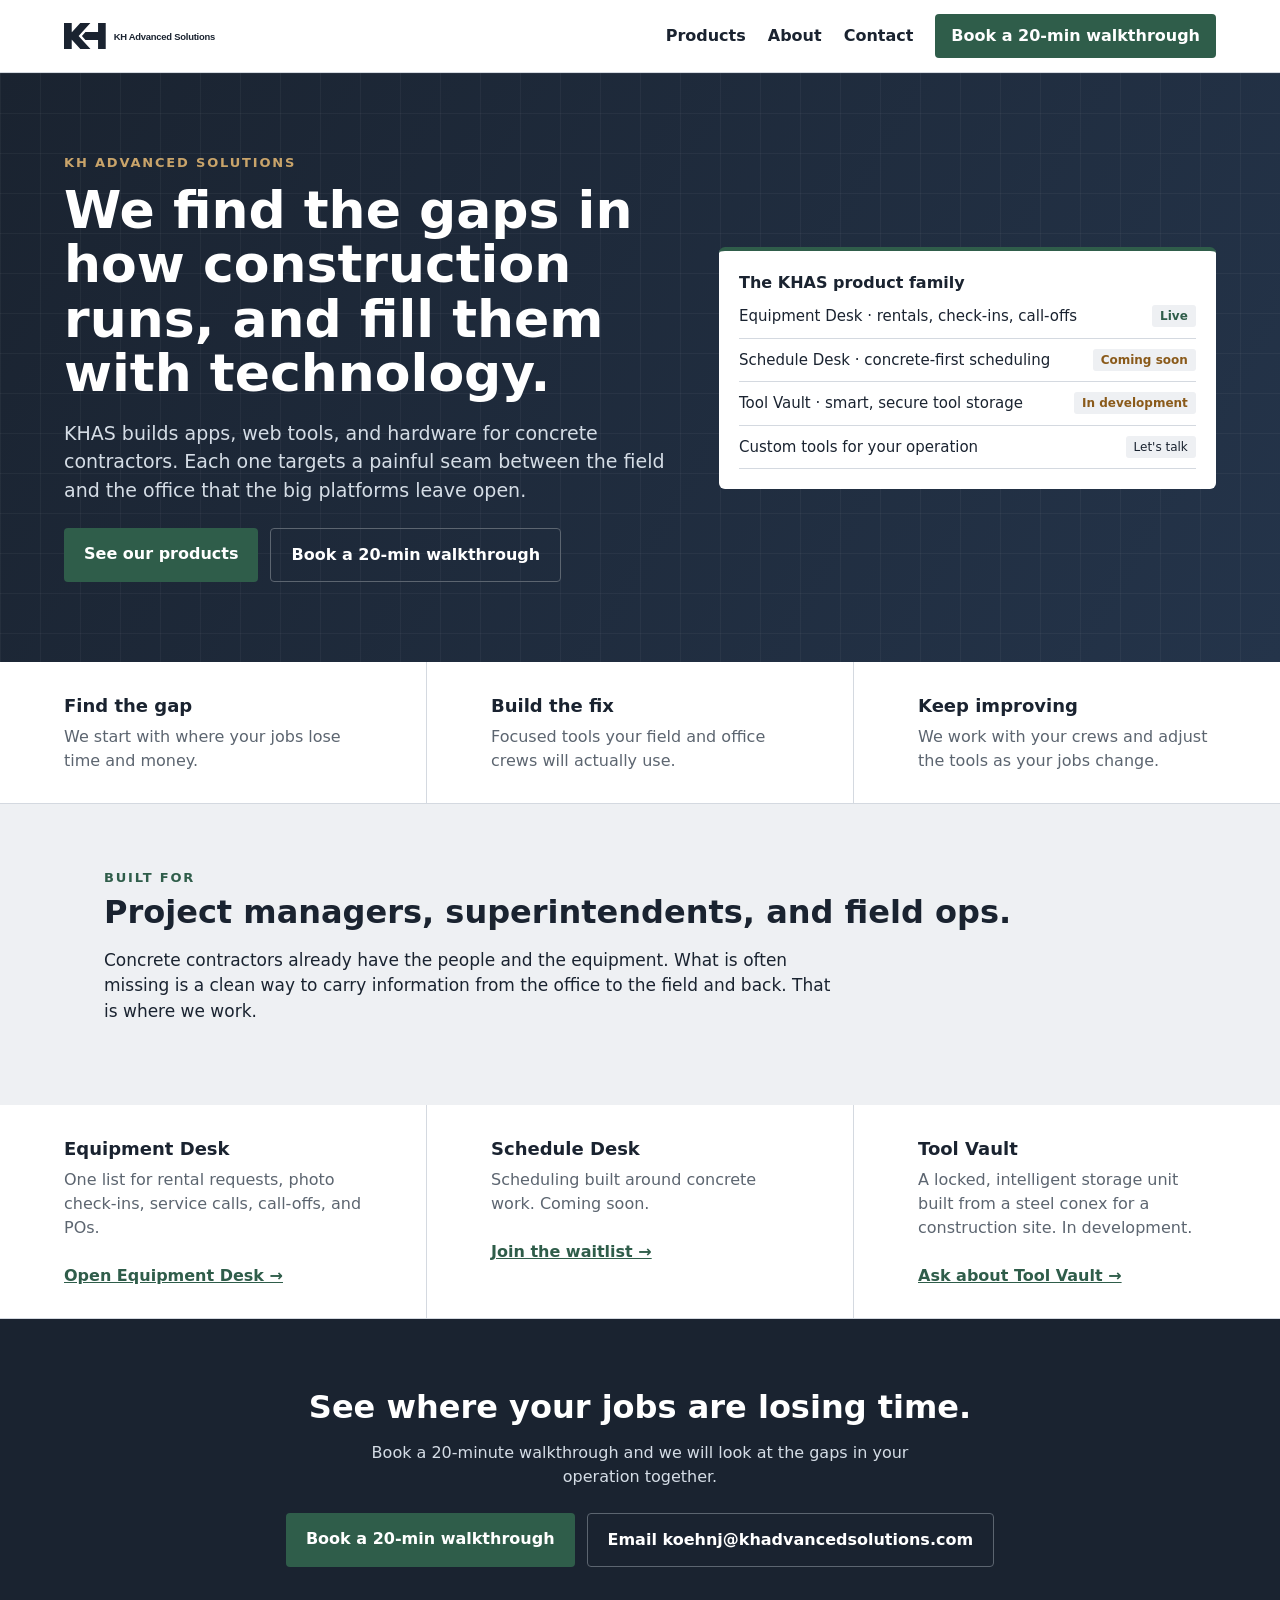
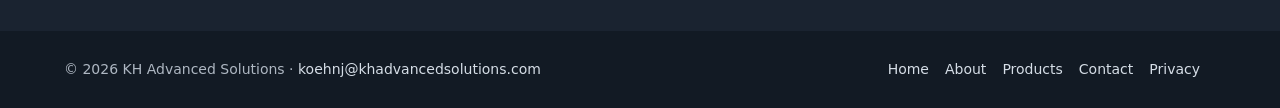
==== commit 251bd864: "Add Tool Vault (in development) to Home and Products" ====
--- a/index.html
+++ b/index.html
@@ -12,10 +12,11 @@
 <div class="card"><b>The KHAS product family</b>
 <div class="row"><span>Equipment Desk &middot; rentals, check-ins, call-offs</span><span class="tag on">Live</span></div>
 <div class="row"><span>Schedule Desk &middot; concrete-first scheduling</span><span class="tag am">Coming soon</span></div>
+<div class="row"><span>Tool Vault &middot; smart, secure tool storage</span><span class="tag am">In development</span></div>
 <div class="row"><span>Custom tools for your operation</span><span class="tag">Let's talk</span></div></div></section>
 <section class="strip"><div><b>Find the gap</b><span>We start with where your jobs lose time and money.</span></div><div><b>Build the fix</b><span>Focused tools your field and office crews will actually use.</span></div><div><b>Keep improving</b><span>We work with your crews and adjust the tools as your jobs change.</span></div></section>
 <section class="sec"><div class="rvt"><div class="eb g">Built for</div><h2>Project managers, superintendents, and field ops.</h2><p>Concrete contractors already have the people and the equipment. What is often missing is a clean way to carry information from the office to the field and back. That is where we work.</p></div></section>
-<section id="products" class="strip two"><div><b>Equipment Desk</b><span>One list for rental requests, photo check-ins, service calls, call-offs, and POs.</span><br><br><a class="on" href="https://ed.khadvancedsolutions.com">Open Equipment Desk &rarr;</a></div><div><b>Schedule Desk</b><span>Scheduling built around concrete work. Coming soon.</span><br><br><a class="on" href="mailto:koehnj@khadvancedsolutions.com?subject=Schedule%20Desk%20waitlist">Join the waitlist &rarr;</a></div></section>
+<section id="products" class="strip"><div><b>Equipment Desk</b><span>One list for rental requests, photo check-ins, service calls, call-offs, and POs.</span><br><br><a class="on" href="https://ed.khadvancedsolutions.com">Open Equipment Desk &rarr;</a></div><div><b>Schedule Desk</b><span>Scheduling built around concrete work. Coming soon.</span><br><br><a class="on" href="mailto:koehnj@khadvancedsolutions.com?subject=Schedule%20Desk%20waitlist">Join the waitlist &rarr;</a></div><div><b>Tool Vault</b><span>A locked, intelligent storage unit built from a steel conex for a construction site. In development.</span><br><br><a class="on" href="mailto:koehnj@khadvancedsolutions.com?subject=Tool%20Vault">Ask about Tool Vault &rarr;</a></div></section>
 <section class="band"><h2>See where your jobs are losing time.</h2><p>Book a 20-minute walkthrough and we will look at the gaps in your operation together.</p><div class="btns"><a class="btn p" href="mailto:koehnj@khadvancedsolutions.com?subject=20-min%20walkthrough">Book a 20-min walkthrough</a><a class="btn s" href="mailto:koehnj@khadvancedsolutions.com">Email koehnj@khadvancedsolutions.com</a></div></section></main>
 <footer><span>&copy; 2026 KH Advanced Solutions &middot; <a href="mailto:koehnj@khadvancedsolutions.com">koehnj@khadvancedsolutions.com</a></span><span><a href="/">Home</a><a href="/about">About</a><a href="/products">Products</a><a href="/contact">Contact</a><a href="/privacy">Privacy</a></span></footer>
 <script src="/main.js" defer></script></body></html>
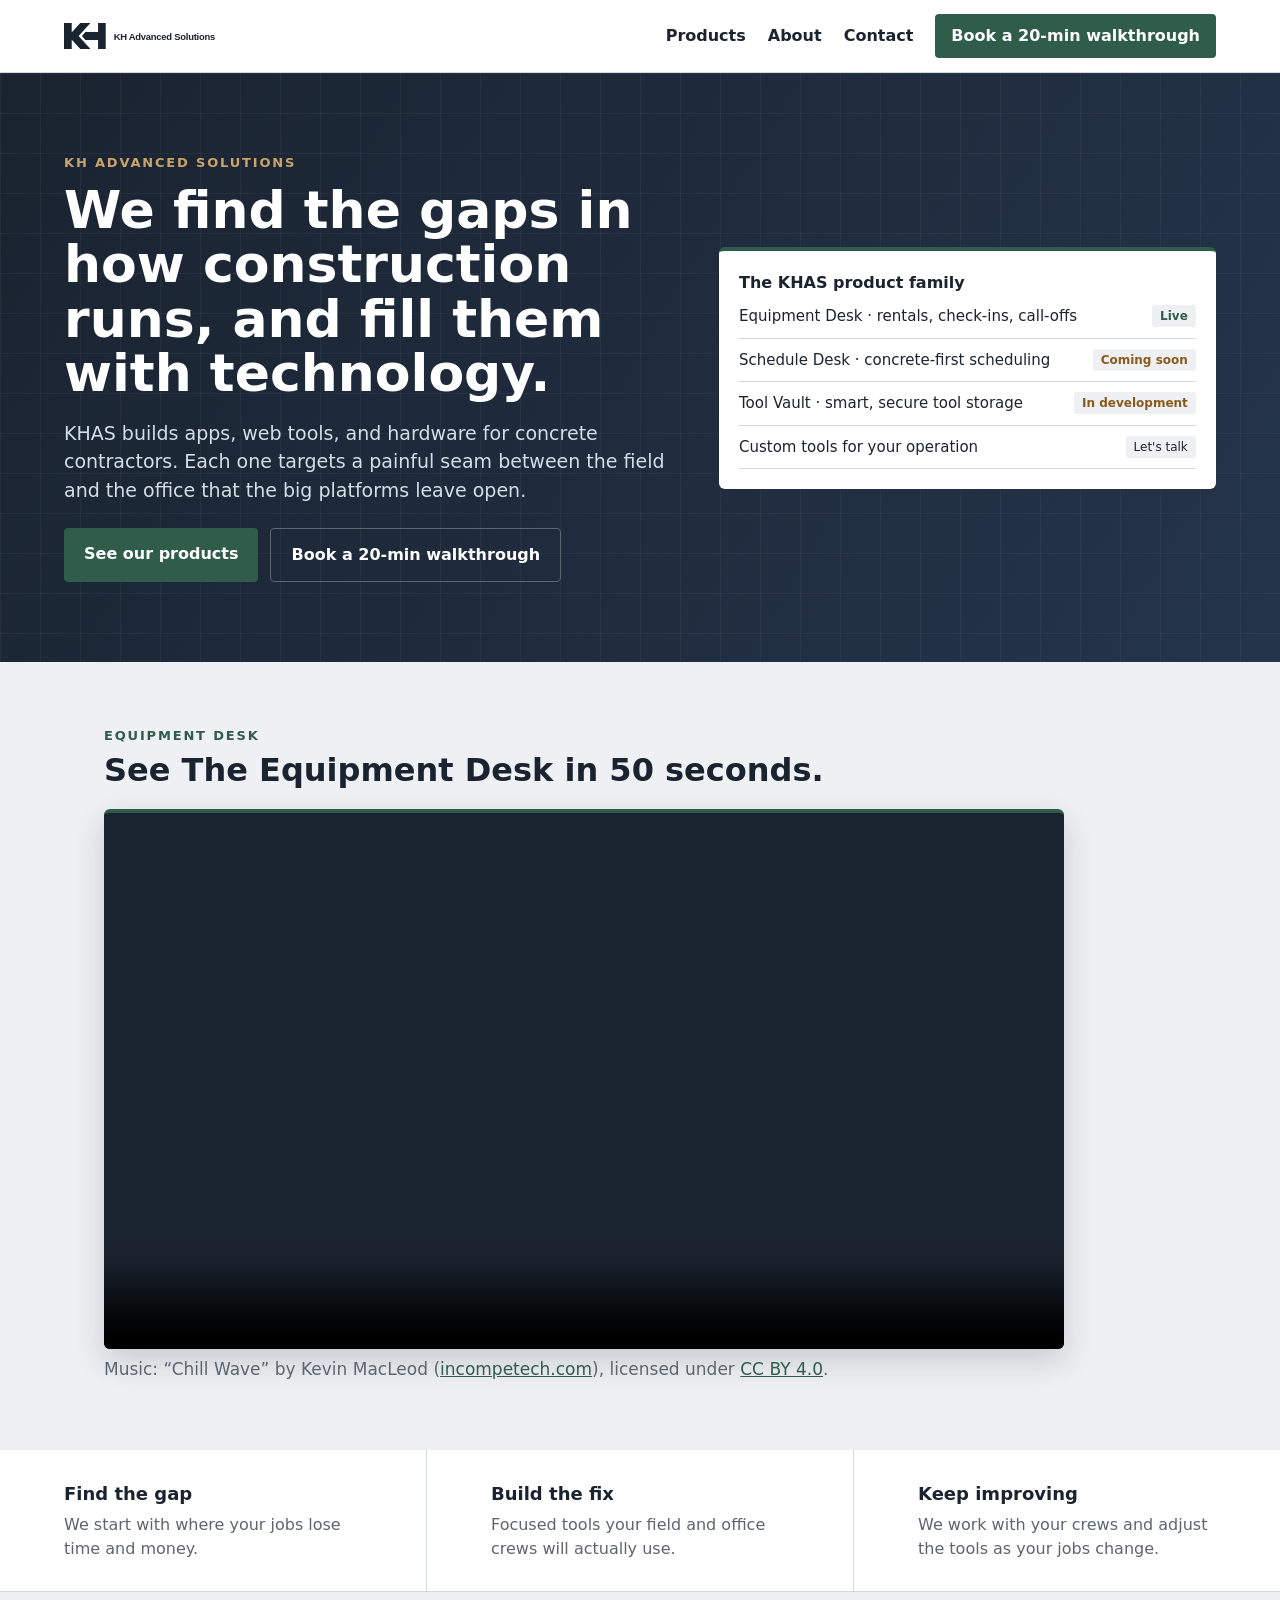
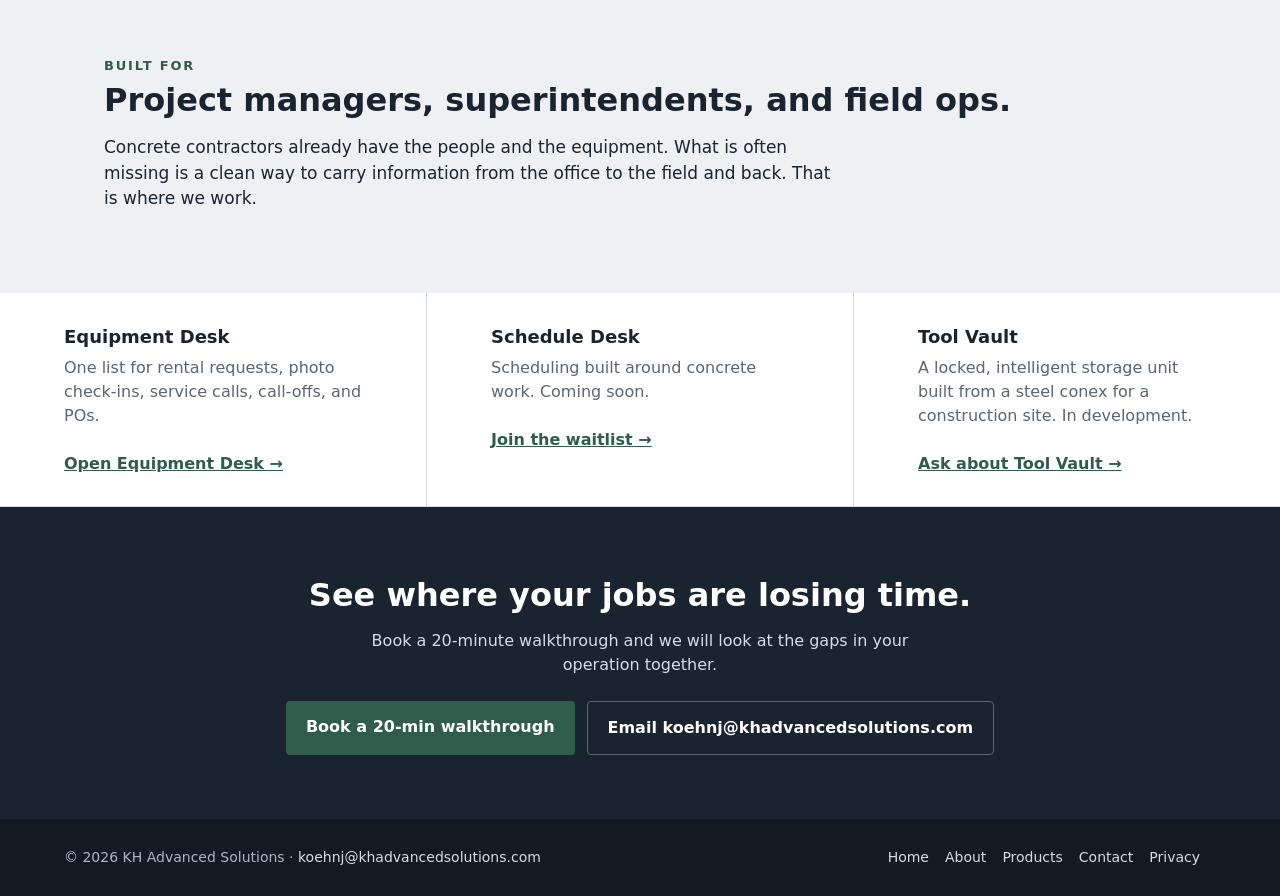
==== commit 1a7d6ead: "Add Equipment Desk 50s video to Home and Products (decoded at build)" ====
--- a/index.html
+++ b/index.html
@@ -14,6 +14,7 @@
 <div class="row"><span>Schedule Desk &middot; concrete-first scheduling</span><span class="tag am">Coming soon</span></div>
 <div class="row"><span>Tool Vault &middot; smart, secure tool storage</span><span class="tag am">In development</span></div>
 <div class="row"><span>Custom tools for your operation</span><span class="tag">Let's talk</span></div></div></section>
+<section class="sec"><div class="rvt"><div class="eb g">Equipment Desk</div><h2>See The Equipment Desk in 50 seconds.</h2><div class="vwrap"><video class="vid" controls playsinline preload="metadata" poster="/media/equipment-desk-poster.jpg" width="1920" height="1080"><source src="/media/equipment-desk-50s.mp4" type="video/mp4">Your browser does not support embedded video. <a href="/media/equipment-desk-50s.mp4">Download the video</a>.</video><p class="vcap">Music: &ldquo;Chill Wave&rdquo; by Kevin MacLeod (<a href="https://incompetech.com" rel="noopener">incompetech.com</a>), licensed under <a href="https://creativecommons.org/licenses/by/4.0/" rel="noopener license">CC BY 4.0</a>.</p></div></div></section>
 <section class="strip"><div><b>Find the gap</b><span>We start with where your jobs lose time and money.</span></div><div><b>Build the fix</b><span>Focused tools your field and office crews will actually use.</span></div><div><b>Keep improving</b><span>We work with your crews and adjust the tools as your jobs change.</span></div></section>
 <section class="sec"><div class="rvt"><div class="eb g">Built for</div><h2>Project managers, superintendents, and field ops.</h2><p>Concrete contractors already have the people and the equipment. What is often missing is a clean way to carry information from the office to the field and back. That is where we work.</p></div></section>
 <section id="products" class="strip"><div><b>Equipment Desk</b><span>One list for rental requests, photo check-ins, service calls, call-offs, and POs.</span><br><br><a class="on" href="https://ed.khadvancedsolutions.com">Open Equipment Desk &rarr;</a></div><div><b>Schedule Desk</b><span>Scheduling built around concrete work. Coming soon.</span><br><br><a class="on" href="mailto:koehnj@khadvancedsolutions.com?subject=Schedule%20Desk%20waitlist">Join the waitlist &rarr;</a></div><div><b>Tool Vault</b><span>A locked, intelligent storage unit built from a steel conex for a construction site. In development.</span><br><br><a class="on" href="mailto:koehnj@khadvancedsolutions.com?subject=Tool%20Vault">Ask about Tool Vault &rarr;</a></div></section>
--- a/styles.css
+++ b/styles.css
@@ -62,3 +62,5 @@
 @media(prefers-reduced-motion:reduce){*,*:before,*:after{animation:none!important;transition:none!important}.hero .eb,.hero h1,.hero .l,.hero .btns,.card,.row,.rv{opacity:1!important;transform:none!important}html{scroll-behavior:auto}@view-transition{navigation:none}}
 @media(max-width:480px){.bar img{height:24px}.bar nav a{margin-left:8px}.bar nav .cta{font-size:13px;padding:8px 10px}.menu{padding:6px 8px;font-size:13px;margin-left:8px}.bar.open nav{justify-content:flex-start}.bar.open nav .cta{order:5;margin:12px 0 0}}
 .cta{white-space:nowrap}
+
+.vwrap{margin:20px 0 4px}.vid{display:block;width:100%;height:auto;aspect-ratio:16/9;background:var(--navy);border-radius:6px;border-top:4px solid var(--green);box-shadow:0 12px 32px rgba(26,35,48,.18);transition:transform .3s,box-shadow .3s}.vid:hover{transform:translateY(-3px);box-shadow:0 24px 48px rgba(26,35,48,.25)}.vcap{font-size:13px;color:var(--muted);margin:8px 0 0}.vcap a{color:var(--green)}.sec .rvt .vwrap{max-width:960px}
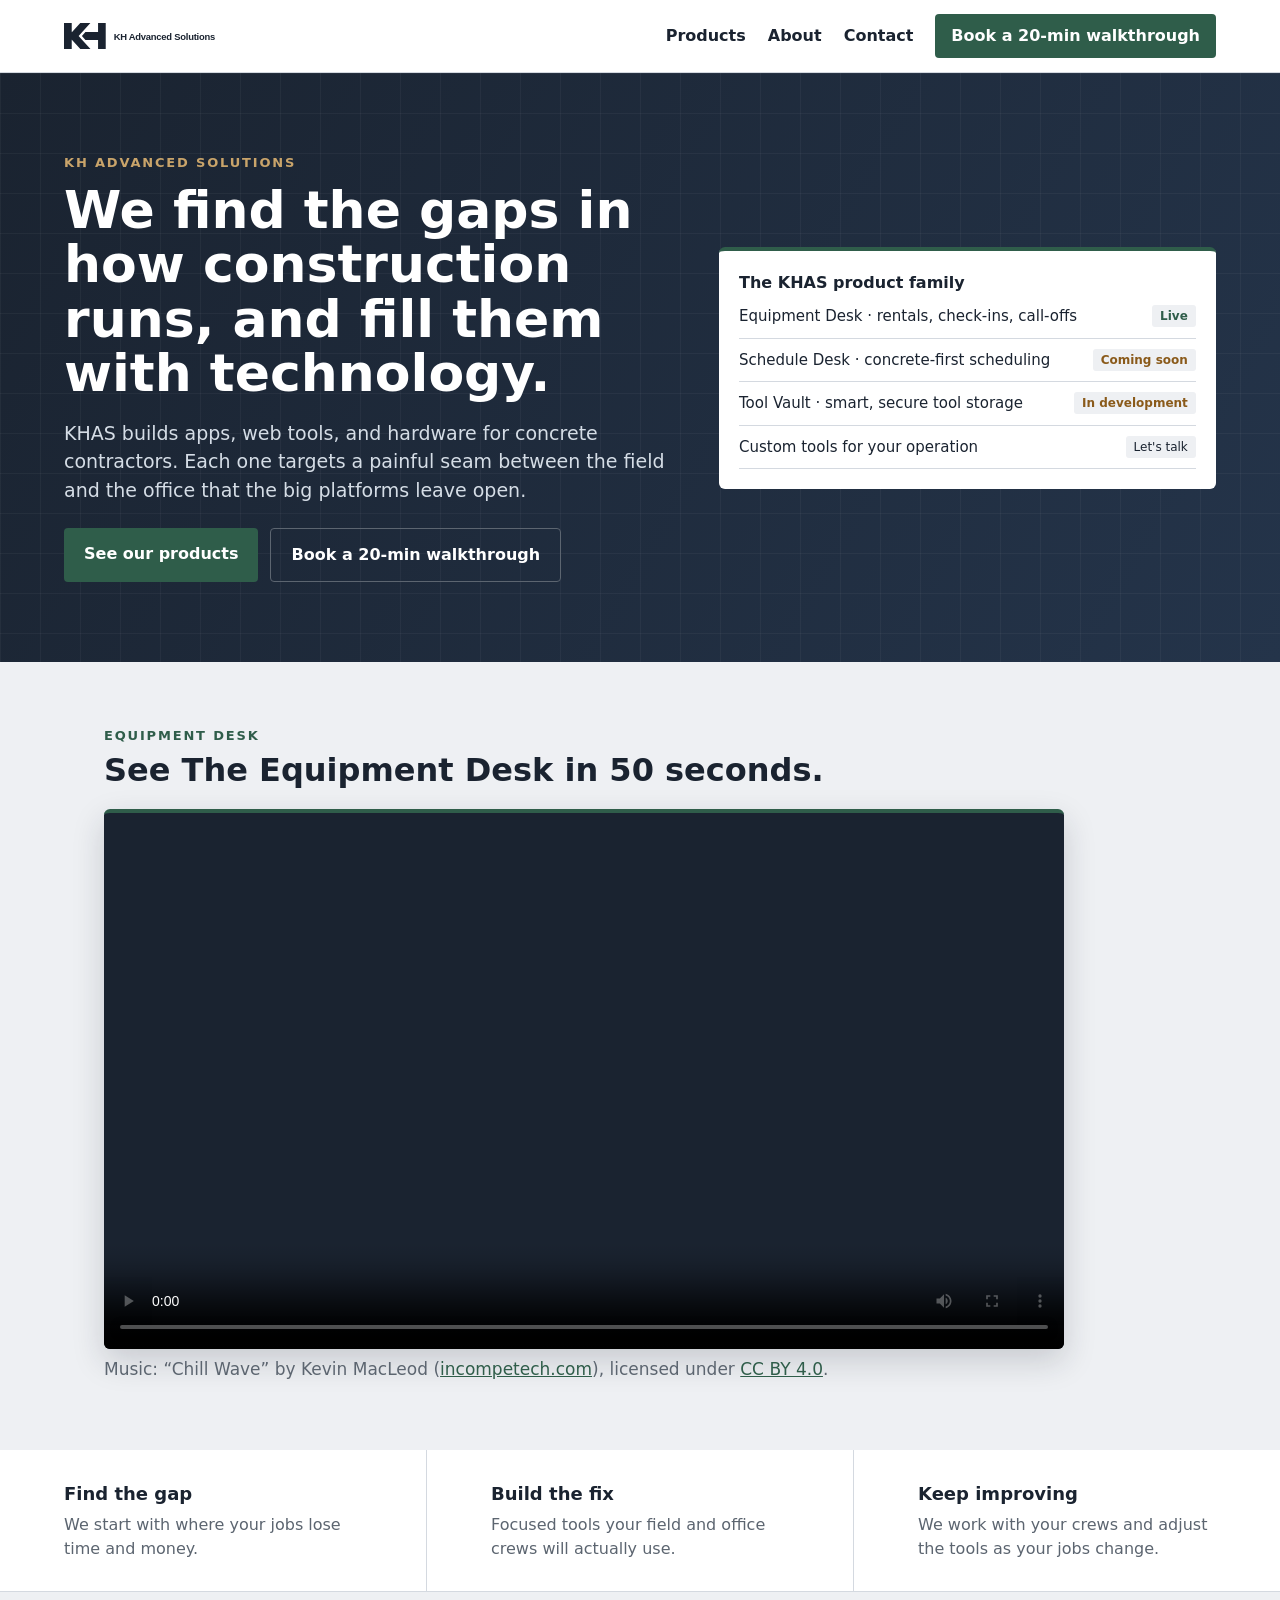
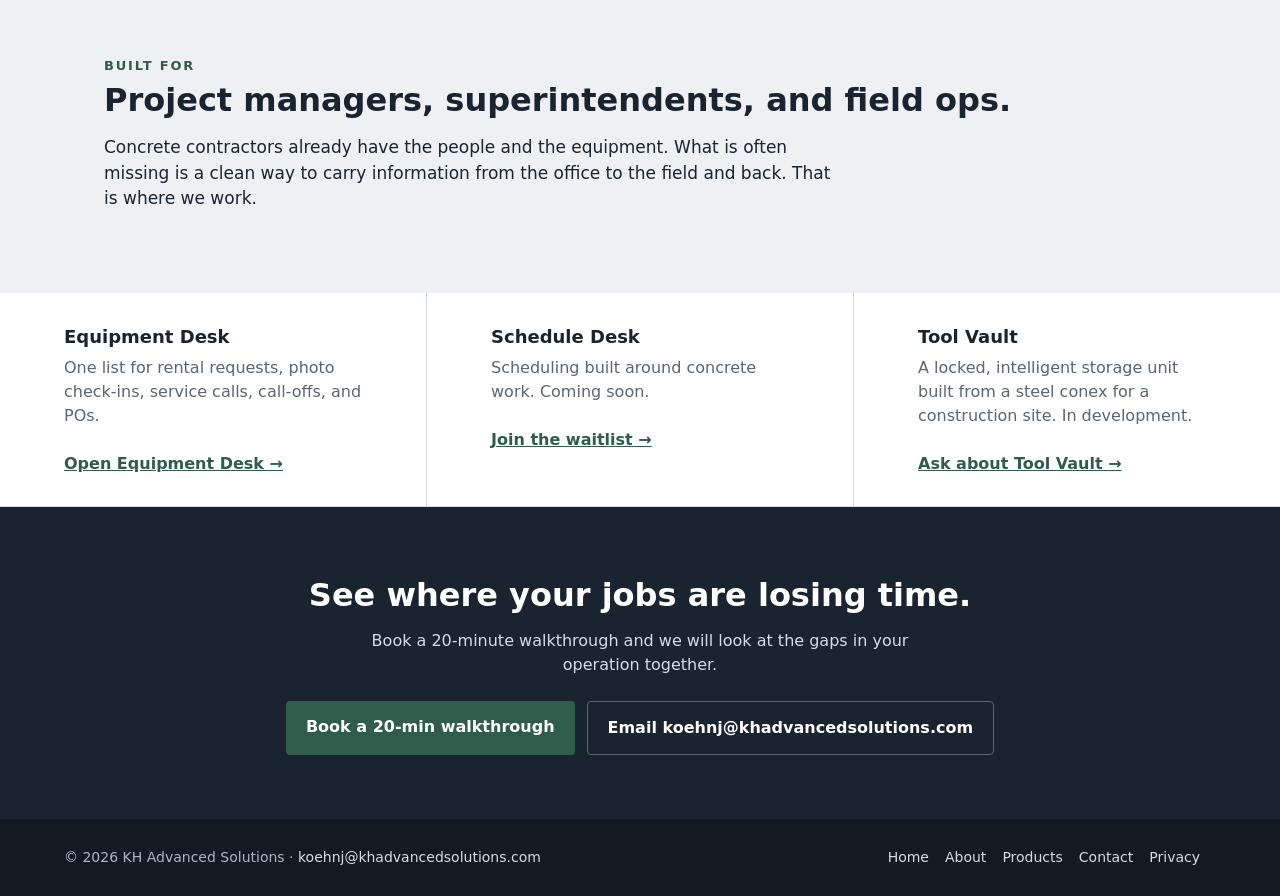
==== commit 581e2cf9: "Video loading: long cache for /media, versioned filenames, preload on Home, no transform on video" ====
--- a/index.html
+++ b/index.html
@@ -14,7 +14,7 @@
 <div class="row"><span>Schedule Desk &middot; concrete-first scheduling</span><span class="tag am">Coming soon</span></div>
 <div class="row"><span>Tool Vault &middot; smart, secure tool storage</span><span class="tag am">In development</span></div>
 <div class="row"><span>Custom tools for your operation</span><span class="tag">Let's talk</span></div></div></section>
-<section class="sec"><div class="rvt"><div class="eb g">Equipment Desk</div><h2>See The Equipment Desk in 50 seconds.</h2><div class="vwrap"><video class="vid" controls playsinline preload="metadata" poster="/media/equipment-desk-poster.jpg" width="1920" height="1080"><source src="/media/equipment-desk-50s.mp4" type="video/mp4">Your browser does not support embedded video. <a href="/media/equipment-desk-50s.mp4">Download the video</a>.</video><p class="vcap">Music: &ldquo;Chill Wave&rdquo; by Kevin MacLeod (<a href="https://incompetech.com" rel="noopener">incompetech.com</a>), licensed under <a href="https://creativecommons.org/licenses/by/4.0/" rel="noopener license">CC BY 4.0</a>.</p></div></div></section>
+<section class="sec"><div class="rvt"><div class="eb g">Equipment Desk</div><h2>See The Equipment Desk in 50 seconds.</h2></div><div class="vwrap"><video class="vid" controls playsinline preload="auto" poster="/media/equipment-desk-poster-v1.jpg" width="1920" height="1080"><source src="/media/equipment-desk-50s-v1.mp4" type="video/mp4">Your browser does not support embedded video. <a href="/media/equipment-desk-50s-v1.mp4">Download the video</a>.</video><p class="vcap">Music: &ldquo;Chill Wave&rdquo; by Kevin MacLeod (<a href="https://incompetech.com" rel="noopener">incompetech.com</a>), licensed under <a href="https://creativecommons.org/licenses/by/4.0/" rel="noopener license">CC BY 4.0</a>.</p></div></section>
 <section class="strip"><div><b>Find the gap</b><span>We start with where your jobs lose time and money.</span></div><div><b>Build the fix</b><span>Focused tools your field and office crews will actually use.</span></div><div><b>Keep improving</b><span>We work with your crews and adjust the tools as your jobs change.</span></div></section>
 <section class="sec"><div class="rvt"><div class="eb g">Built for</div><h2>Project managers, superintendents, and field ops.</h2><p>Concrete contractors already have the people and the equipment. What is often missing is a clean way to carry information from the office to the field and back. That is where we work.</p></div></section>
 <section id="products" class="strip"><div><b>Equipment Desk</b><span>One list for rental requests, photo check-ins, service calls, call-offs, and POs.</span><br><br><a class="on" href="https://ed.khadvancedsolutions.com">Open Equipment Desk &rarr;</a></div><div><b>Schedule Desk</b><span>Scheduling built around concrete work. Coming soon.</span><br><br><a class="on" href="mailto:koehnj@khadvancedsolutions.com?subject=Schedule%20Desk%20waitlist">Join the waitlist &rarr;</a></div><div><b>Tool Vault</b><span>A locked, intelligent storage unit built from a steel conex for a construction site. In development.</span><br><br><a class="on" href="mailto:koehnj@khadvancedsolutions.com?subject=Tool%20Vault">Ask about Tool Vault &rarr;</a></div></section>
--- a/styles.css
+++ b/styles.css
@@ -63,4 +63,4 @@
 @media(max-width:480px){.bar img{height:24px}.bar nav a{margin-left:8px}.bar nav .cta{font-size:13px;padding:8px 10px}.menu{padding:6px 8px;font-size:13px;margin-left:8px}.bar.open nav{justify-content:flex-start}.bar.open nav .cta{order:5;margin:12px 0 0}}
 .cta{white-space:nowrap}
 
-.vwrap{margin:20px 0 4px}.vid{display:block;width:100%;height:auto;aspect-ratio:16/9;background:var(--navy);border-radius:6px;border-top:4px solid var(--green);box-shadow:0 12px 32px rgba(26,35,48,.18);transition:transform .3s,box-shadow .3s}.vid:hover{transform:translateY(-3px);box-shadow:0 24px 48px rgba(26,35,48,.25)}.vcap{font-size:13px;color:var(--muted);margin:8px 0 0}.vcap a{color:var(--green)}.sec .rvt .vwrap{max-width:960px}
+.vwrap{margin:20px 0 4px}.vid{display:block;width:100%;height:auto;aspect-ratio:16/9;background:var(--navy);border-radius:6px;border-top:4px solid var(--green);box-shadow:0 12px 32px rgba(26,35,48,.18)}.vcap{font-size:13px;color:var(--muted);margin:8px 0 0}.vcap a{color:var(--green)}.sec .vwrap{max-width:960px}
